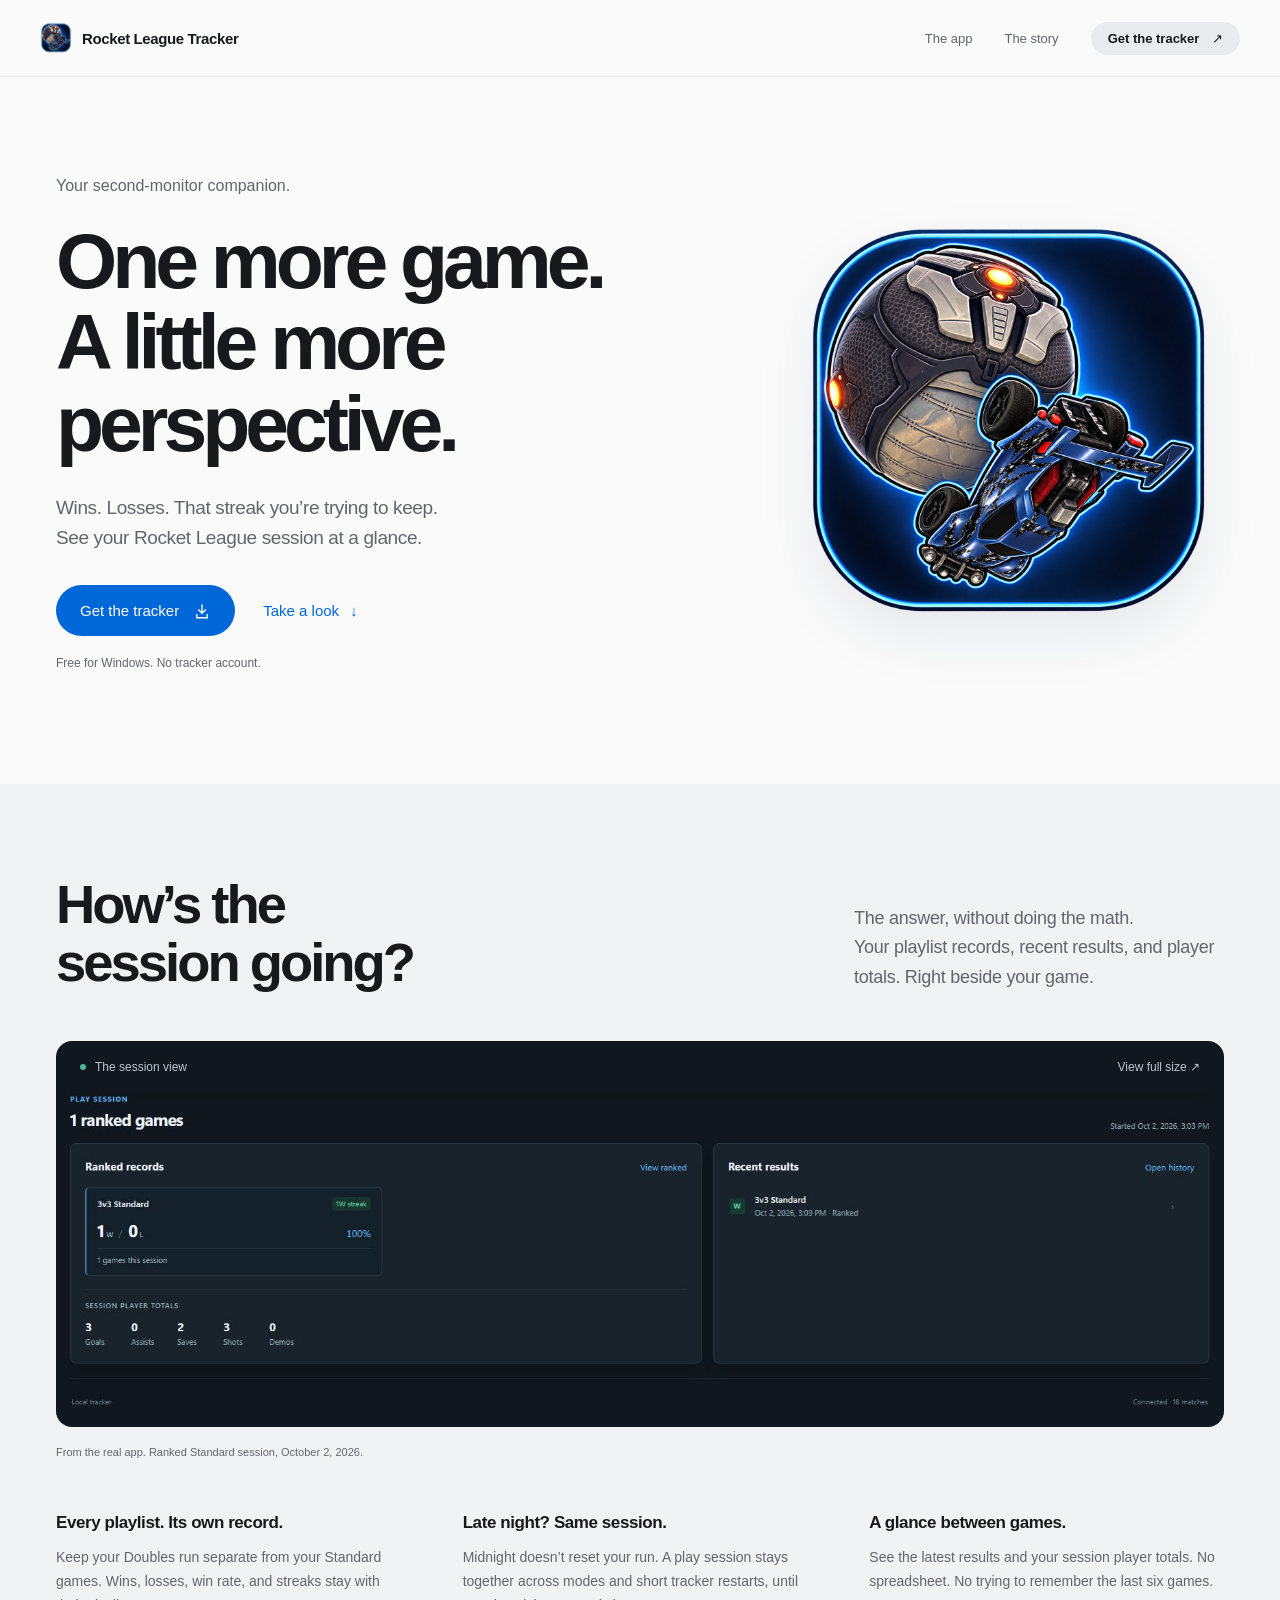
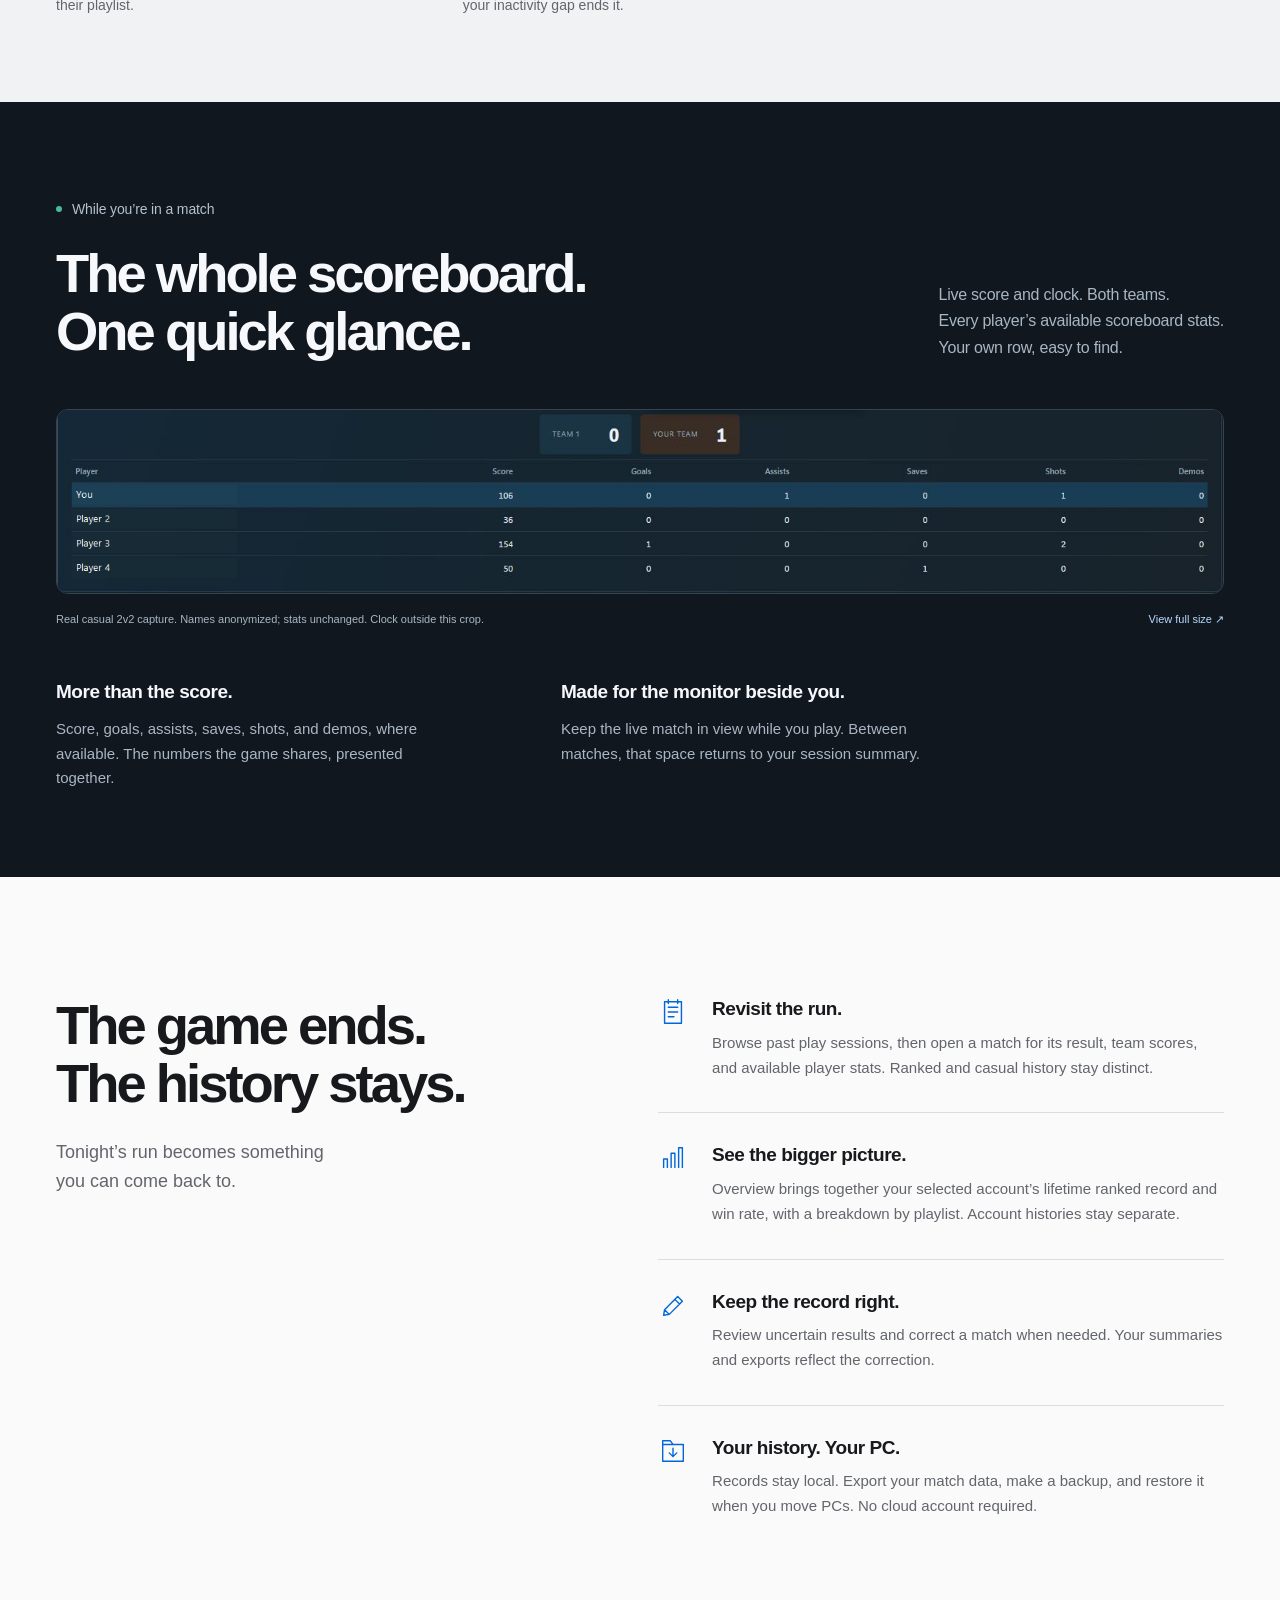
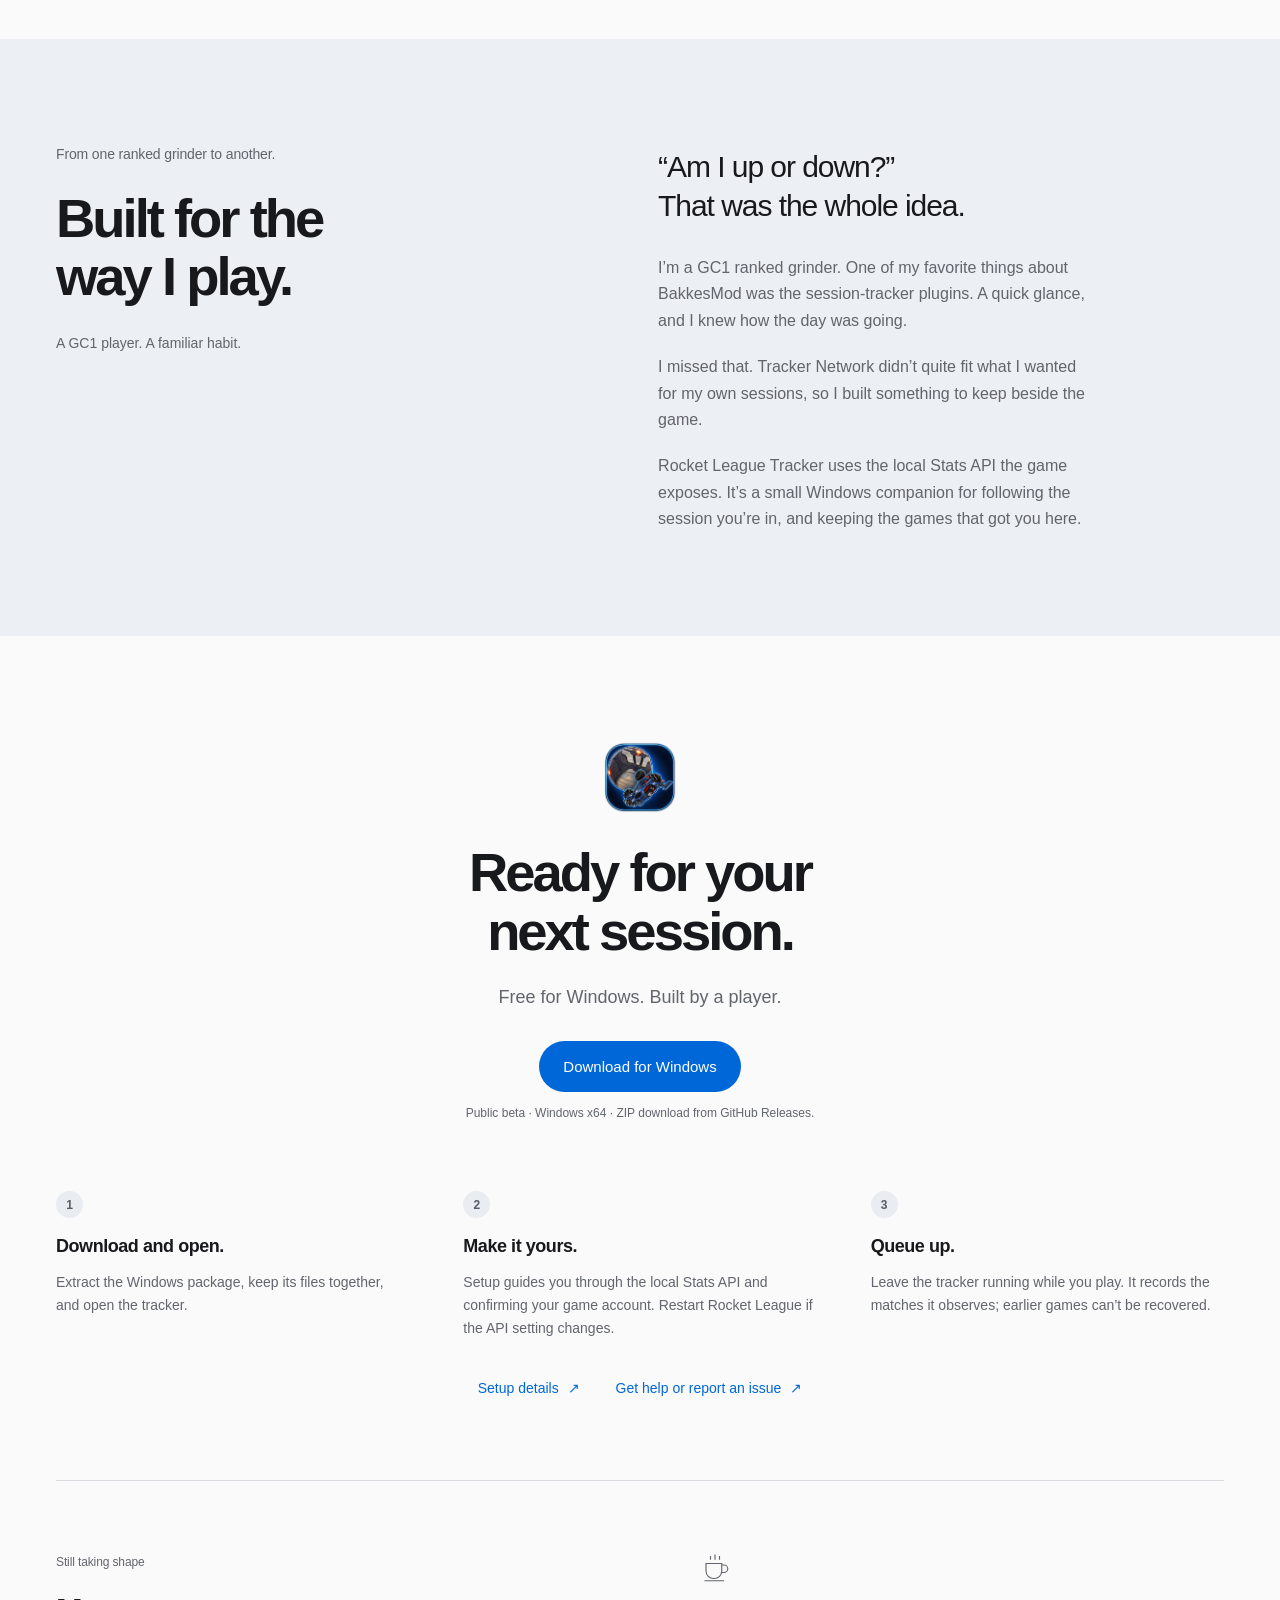
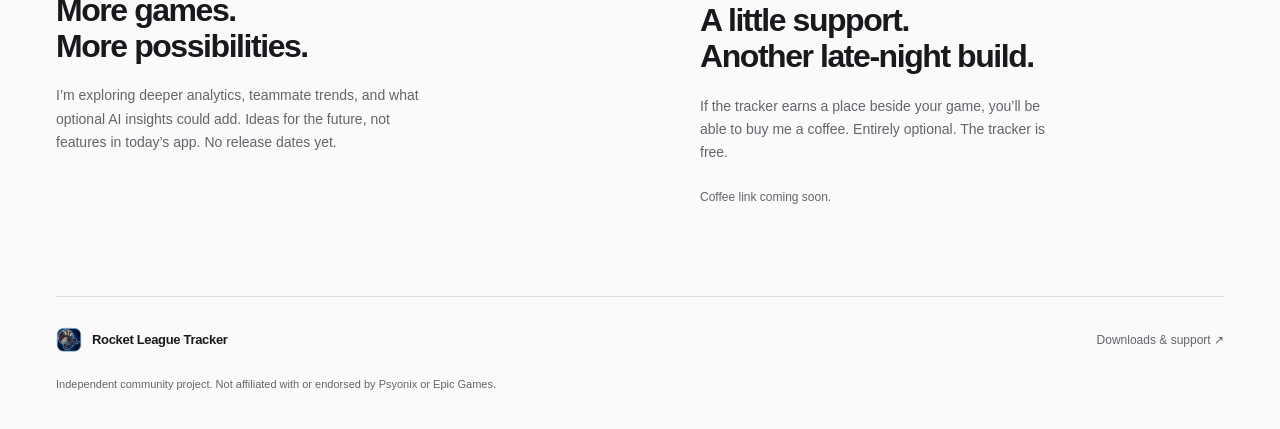
==== website/index.html @ 39fa48a6 "Publish Rocket League Tracker showcase and Windows beta download" ====
<!doctype html>
<html lang="en">
<head>
  <meta charset="utf-8">
  <meta name="viewport" content="width=device-width, initial-scale=1">
  <meta name="description" content="For the one-more-game kind of player. A free Windows companion for Rocket League: session records, live scoreboard stats, and a history that stays yours.">
  <meta name="theme-color" content="#fafafa">
  <title>Rocket League Tracker — One more game. A little more perspective.</title>
  <link rel="icon" href="assets/tracker.ico">
  <link rel="stylesheet" href="styles.css">
  <script src="config.js" defer></script>
  <script src="site.js" defer></script>
</head>
<body>
  <a class="skip" href="#main">Skip to content</a>
  <header class="navigation">
    <div class="nav-inner">
      <a class="brand" href="#" aria-label="Rocket League Tracker home"><img src="assets/tracker.png" width="32" height="32" alt=""><span>Rocket League Tracker</span></a>
      <nav aria-label="Main navigation"><a href="#features">The app</a><a href="#story">The story</a><a class="nav-download" href="#download">Get the tracker <span aria-hidden="true">↗</span></a></nav>
    </div>
  </header>
  <main id="main">
    <section class="hero wrap" aria-labelledby="hero-title">
      <div class="hero-copy">
        <p class="product-name">Your second-monitor companion.</p>
        <h1 id="hero-title">One more game.<br>A little more<br>perspective.</h1>
        <p class="intro">Wins. Losses. That streak you’re trying to keep.<br class="desktop-break"> See your Rocket League session at a glance.</p>
        <div class="hero-actions"><a class="button" href="#download">Get the tracker <svg viewBox="0 0 24 24" width="18" height="18" fill="none" stroke="currentColor" stroke-width="1.7" aria-hidden="true"><path d="M12 3v12m-5-5 5 5 5-5M5 16v5h14v-5"/></svg></a><a class="text-link" href="#features">Take a look <span aria-hidden="true">↓</span></a></div>
        <p class="platform">Free for Windows. No tracker account.</p>
      </div>
      <div class="hero-art"><img src="assets/tracker.png" width="1280" height="1280" fetchpriority="high" alt="Rocket League Tracker icon: a blue car flying toward a metallic ball."></div>
    </section>
    <section class="session-section" id="features" aria-labelledby="session-title">
      <div class="wrap">
        <div class="section-heading"><h2 id="session-title">How’s the<br>session going?</h2><p>The answer, without doing the math.<br>Your playlist records, recent results, and player totals. Right beside your game.</p></div>
        <figure class="product-capture session-capture">
          <div class="capture-topline"><span><span class="status-dot" aria-hidden="true"></span> The session view</span><a href="assets/session-real.png" target="_blank" rel="noopener" aria-label="Open real session capture at full size in a new tab">View full size <span aria-hidden="true">↗</span></a></div>
          <div class="capture-scroll" tabindex="0" role="region" aria-label="Real session screenshot. Scroll horizontally on small screens."><img src="assets/session-real.png" width="1585" height="460" alt="Actual Home session with one ranked Standard win, a one-win streak, player totals, and the recent match." loading="lazy"></div>
          <figcaption>From the real app. Ranked Standard session, October 2, 2026. <span class="swipe-hint">Swipe to explore the panel.</span></figcaption>
        </figure>
        <div class="feature-notes">
          <article><h3>Every playlist. Its own record.</h3><p>Keep your Doubles run separate from your Standard games. Wins, losses, win rate, and streaks stay with their playlist.</p></article>
          <article><h3>Late night? Same session.</h3><p>Midnight doesn’t reset your run. A play session stays together across modes and short tracker restarts, until your inactivity gap ends it.</p></article>
          <article><h3>A glance between games.</h3><p>See the latest results and your session player totals. No spreadsheet. No trying to remember the last six games.</p></article>
        </div>
      </div>
    </section>
    <section class="live-section" aria-labelledby="live-title">
      <div class="wrap">
        <div class="section-heading"><div><p class="section-kicker"><span class="status-dot" aria-hidden="true"></span> While you’re in a match</p><h2 id="live-title">The whole scoreboard.<br>One quick glance.</h2></div><p>Live score and clock. Both teams.<br>Every player’s available scoreboard stats.<br>Your own row, easy to find.</p></div>
        <figure class="product-capture live-capture">
          <div class="capture-scroll" tabindex="0" role="region" aria-label="Real live scoreboard screenshot. Scroll horizontally on small screens."><img src="assets/live-scoreboard.png" width="1585" height="250" alt="Actual casual Doubles live scoreboard: Team 1 trails your team 0–1. Four players with score, goals, assists, saves, shots, and demos. Your row is highlighted." loading="lazy"></div>
          <figcaption>Real casual 2v2 capture. Names anonymized; stats unchanged. Clock outside this crop. <a href="assets/live-scoreboard.png" target="_blank" rel="noopener" aria-label="Open real live scoreboard capture at full size in a new tab">View full size ↗</a><span class="swipe-hint">Swipe to see every stat.</span></figcaption>
        </figure>
        <div class="live-details"><div><h3>More than the score.</h3><p>Score, goals, assists, saves, shots, and demos, where available. The numbers the game shares, presented together.</p></div><div><h3>Made for the monitor beside you.</h3><p>Keep the live match in view while you play. Between matches, that space returns to your session summary.</p></div></div>
      </div>
    </section>
    <section class="history-section wrap" aria-labelledby="history-title">
      <div class="history-intro"><h2 id="history-title">The game ends.<br>The history stays.</h2><p>Tonight’s run becomes something you can come back to.</p></div>
      <div class="history-features">
        <article><svg viewBox="0 0 32 32" aria-hidden="true"><path d="M7 5h18v23H7zM11 11h10M11 16h10M11 21h6M11 3v4M21 3v4"/></svg><div><h3>Revisit the run.</h3><p>Browse past play sessions, then open a match for its result, team scores, and available player stats. Ranked and casual history stay distinct.</p></div></article>
        <article><svg viewBox="0 0 32 32" aria-hidden="true"><path d="M6 26V17h4v9M14 26V11h4v15M22 26V5h4v21"/></svg><div><h3>See the bigger picture.</h3><p>Overview brings together your selected account’s lifetime ranked record and win rate, with a breakdown by playlist. Account histories stay separate.</p></div></article>
        <article><svg viewBox="0 0 32 32" aria-hidden="true"><path d="m7 21-1 6 6-1L26 12l-5-5L7 21Zm11-11 5 5M7 21l5 5"/></svg><div><h3>Keep the record right.</h3><p>Review uncertain results and correct a match when needed. Your summaries and exports reflect the correction.</p></div></article>
        <article><svg viewBox="0 0 32 32" aria-hidden="true"><path d="M5 9h22v18H5zM5 9V5h8l3 4M16 13v9m-4-4 4 4 4-4"/></svg><div><h3>Your history. Your PC.</h3><p>Records stay local. Export your match data, make a backup, and restore it when you move PCs. No cloud account required.</p></div></article>
      </div>
    </section>
    <section class="story-section" id="story" aria-labelledby="story-title">
      <div class="story-inner wrap"><div><p class="section-kicker">From one ranked grinder to another.</p><h2 id="story-title">Built for the<br>way I play.</h2><p class="creator-signature">A GC1 player. A familiar habit.</p></div><div class="story-copy"><p class="story-lead">“Am I up or down?”<br>That was the whole idea.</p><p>I’m a GC1 ranked grinder. One of my favorite things about BakkesMod was the session-tracker plugins. A quick glance, and I knew how the day was going.</p><p>I missed that. Tracker Network didn’t quite fit what I wanted for my own sessions, so I built something to keep beside the game.</p><p>Rocket League Tracker uses the local Stats API the game exposes. It’s a small Windows companion for following the session you’re in, and keeping the games that got you here.</p></div></div>
    </section>
    <section class="setup-section wrap" id="download" aria-labelledby="setup-title">
      <div class="download-heading"><img src="assets/tracker.png" width="76" height="76" alt="" loading="lazy"><h2 id="setup-title">Ready for your<br>next session.</h2><p>Free for Windows. Built by a player.</p><a class="button" id="download-link" href="https://github.com/Garre-tt/RL-tracker-public/releases">Check release availability</a><p class="availability" id="download-status">See available builds on GitHub Releases.</p></div>
      <ol class="setup-steps"><li><h3>Download and open.</h3><p>Extract the Windows package, keep its files together, and open the tracker.</p></li><li><h3>Make it yours.</h3><p>Setup guides you through the local Stats API and confirming your game account. Restart Rocket League if the API setting changes.</p></li><li><h3>Queue up.</h3><p>Leave the tracker running while you play. It records the matches it observes; earlier games can’t be recovered.</p></li></ol>
      <div class="setup-links"><a href="https://github.com/Garre-tt/RL-tracker-public#desktop-app">Setup details <span aria-hidden="true">↗</span></a><a href="https://github.com/Garre-tt/RL-tracker-public/issues">Get help or report an issue <span aria-hidden="true">↗</span></a></div>
    </section>
    <section class="project-section wrap" aria-label="The project’s future and optional support">
      <article><p class="section-kicker">Still taking shape</p><h2>More games.<br>More possibilities.</h2><p>I’m exploring deeper analytics, teammate trends, and what optional AI insights could add. Ideas for the future, not features in today’s app. No release dates yet.</p></article>
      <article class="support"><svg class="coffee-icon" viewBox="0 0 40 40" fill="none" stroke="currentColor" stroke-width="1.5" aria-hidden="true"><path d="M8 14h21v10a10 10 0 0 1-10 10h-1A10 10 0 0 1 8 24V14Zm21 2h3a5 5 0 0 1 0 10h-3M6 37h26M14 9V4m6 5V2m6 7V4"/></svg><h2>A little support.<br>Another late-night build.</h2><p>If the tracker earns a place beside your game, you’ll be able to buy me a coffee. Entirely optional. The tracker is free.</p><p id="support-status">Coffee link coming soon.</p><a class="text-link" id="support-link" hidden>Buy me a coffee <span aria-hidden="true">↗</span></a></article>
    </section>
  </main>
  <footer class="wrap"><div class="footer-top"><a class="brand" href="#"><img src="assets/tracker.png" width="26" height="26" alt=""><span>Rocket League Tracker</span></a><a href="https://github.com/Garre-tt/RL-tracker-public">Downloads &amp; support <span aria-hidden="true">↗</span></a></div><p>Independent community project. Not affiliated with or endorsed by Psyonix or Epic Games.</p></footer>
</body>
</html>
---- website/styles.css ----
:root{
  color-scheme:light;
  --paper:#fafafa;
  --mist:#f0f2f4;
  --ink:#18191c;
  --secondary:#62656c;
  --blue:#0067d9;
  --line:#dadde1;
  --night:#10171f;
  font-family:-apple-system,BlinkMacSystemFont,"Segoe UI Variable Display","Segoe UI",sans-serif;
  font-synthesis:none
}
*{
  box-sizing:border-box
}
html{
  scroll-behavior:smooth;
  scroll-padding-top:88px
}
body{
  margin:0;
  background:var(--paper);
  color:var(--ink);
  -webkit-font-smoothing:antialiased
}
a{
  color:inherit;
  text-decoration:none
}
a:hover{
  text-decoration:underline;
  text-underline-offset:4px
}
a:focus-visible,[tabindex]:focus-visible{
  outline:3px solid var(--blue);
  outline-offset:6px
}
img{
  max-width:100%;
  height:auto
}
svg{
  flex-shrink:0
}
h1,h2,h3,p,figure{
  margin:0
}
h1,h2,h3{
  text-wrap:balance
}
p{
  line-height:1.65
}
h2{
  font-size:clamp(36px,4.25vw,60px);
  font-weight:600;
  letter-spacing:-.055em;
  line-height:1.07
}
h3{
  font-size:19px;
  font-weight:600;
  letter-spacing:-.025em;
  line-height:1.3
}
.wrap{
  width:min(1180px,calc(100% - 112px));
  margin-inline:auto
}
[hidden]{
  display:none!important
}
.skip{
  position:fixed;
  top:-80px;
  left:16px;
  z-index:10;
  background:white;
  padding:12px 20px
}
.skip:focus{
  top:12px
}
.navigation{
  position:sticky;
  top:0;
  z-index:5;
  background:rgba(250,250,250,.94);
  border-bottom:1px solid #18191c10;
  backdrop-filter:blur(16px)
}
.nav-inner{
  width:min(1280px,calc(100% - 80px));
  margin:auto;
  min-height:76px;
  display:flex;
  align-items:center;
  justify-content:space-between;
  gap:24px
}
.brand{
  display:inline-flex;
  align-items:center;
  gap:10px;
  font-size:15px;
  font-weight:600;
  letter-spacing:-.025em
}
.brand img{
  object-fit:contain
}
.navigation nav{
  display:flex;
  align-items:center;
  gap:32px;
  font-size:13px
}
.navigation nav>a:not(.nav-download){
  color:var(--secondary)
}
.nav-download{
  background:#e9ebee;
  border-radius:24px;
  padding:9px 17px;
  font-weight:600
}
.nav-download span{
  margin-left:9px
}
.hero{
  display:grid;
  grid-template-columns:1.5fr 1fr;
  align-items:center;
  gap:48px;
  padding-block:96px 110px
}
.product-name{
  font-size:16px;
  font-weight:500;
  margin-bottom:22px;
  color:var(--secondary)
}
h1{
  font-size:clamp(58px,6.15vw,88px);
  line-height:1.03;
  letter-spacing:-.064em;
  font-weight:600
}
.intro{
  margin-top:28px;
  color:var(--secondary);
  font-size:19px;
  line-height:1.6;
  letter-spacing:-.02em
}
.hero-actions{
  display:flex;
  align-items:center;
  gap:28px;
  margin-top:32px
}
.button{
  display:inline-flex;
  align-items:center;
  justify-content:center;
  gap:14px;
  background:var(--blue);
  color:white;
  font-size:15px;
  line-height:1.4;
  font-weight:500;
  padding:15px 24px;
  border-radius:28px;
  min-height:48px
}
.button:hover{
  background:#005abd;
  text-decoration:none
}
.text-link{
  font-size:15px;
  color:var(--blue);
  font-weight:500
}
.text-link span{
  margin-left:7px
}
.platform{
  font-size:12px;
  color:var(--secondary);
  margin-top:18px
}
.hero-art{
  position:relative;
  max-width:430px;
  justify-self:end
}
.hero-art img{
  display:block;
  width:100%;
  filter:drop-shadow(0 24px 26px #00264c14)
}
.section-heading{
  display:flex;
  align-items:end;
  justify-content:space-between;
  gap:64px;
  margin-bottom:48px
}
.section-heading>p{
  max-width:370px;
  color:var(--secondary);
  font-size:18px;
  letter-spacing:-.015em
}
.session-section{
  background:var(--mist);
  padding-block:92px 84px
}
.product-capture{
  margin:0
}
.capture-topline{
  display:flex;
  justify-content:space-between;
  align-items:center;
  gap:20px;
  font-size:12px;
  color:#b9c6d2;
  background:var(--night);
  padding:19px 24px;
  border-radius:16px 16px 0 0
}
.capture-topline>span{
  display:flex;
  gap:9px;
  align-items:center
}
.capture-topline a{
  color:#b9c6d2
}
.status-dot{
  display:inline-block;
  width:6px;
  height:6px;
  border-radius:50%;
  background:#49ba99;
  flex-shrink:0
}
.capture-scroll{
  overflow-x:auto;
  overscroll-behavior-x:contain;
  scrollbar-color:#60788e #17212b;
  scrollbar-width:thin;
  background:var(--night)
}
.capture-scroll img{
  display:block;
  width:100%;
  height:auto;
  max-width:none
}
.session-capture .capture-scroll{
  border-radius:0 0 16px 16px;
  padding:0 14px 4px
}
.product-capture figcaption{
  font-size:11px;
  color:var(--secondary);
  margin-top:16px;
  line-height:1.7
}
.swipe-hint{
  display:none
}
.feature-notes{
  display:grid;
  grid-template-columns:repeat(3,1fr);
  gap:52px;
  margin-top:50px
}
.feature-notes h3{
  font-size:17px;
  margin-bottom:12px
}
.feature-notes p{
  font-size:14px;
  color:var(--secondary);
  line-height:1.7
}
.live-section{
  background:var(--night);
  color:#f6f8fb;
  padding-block:96px 86px
}
.section-kicker{
  font-size:14px;
  font-weight:500;
  margin-bottom:24px;
  letter-spacing:-.01em
}
.live-section .section-kicker{
  display:flex;
  align-items:center;
  gap:10px;
  color:#b4c1ce
}
.live-section .section-heading>p{
  color:#a9b6c3;
  font-size:16px;
  max-width:320px
}
.live-capture .capture-scroll{
  border:1px solid #34434f;
  border-radius:12px
}
.live-capture figcaption{
  color:#a9b6c3
}
.live-capture figcaption a{
  float:right;
  color:#b6d9ff;
  margin-left:12px
}
.live-details{
  display:grid;
  grid-template-columns:1fr 1fr;
  gap:80px;
  margin-top:52px;
  max-width:930px
}
.live-details h3{
  font-size:19px;
  margin-bottom:12px
}
.live-details p{
  font-size:15px;
  color:#a9b6c3;
  max-width:44ch
}
.history-section{
  padding-block:120px;
  display:grid;
  grid-template-columns:1fr 1.15fr;
  gap:110px
}
.history-intro>p{
  color:var(--secondary);
  font-size:18px;
  margin-top:24px;
  max-width:28ch
}
.history-features{
  display:grid;
  gap:32px
}
.history-features article{
  display:flex;
  gap:24px
}
.history-features article+article{
  padding-top:30px;
  border-top:1px solid var(--line)
}
.history-features svg{
  width:30px;
  height:30px;
  fill:none;
  stroke:var(--blue);
  stroke-width:1.5;
  stroke-linecap:round;
  stroke-linejoin:round
}
.history-features h3{
  margin-bottom:9px
}
.history-features p{
  color:var(--secondary);
  font-size:15px
}
.story-section{
  background:#eceff3;
  padding-block:104px
}
.story-inner{
  display:grid;
  grid-template-columns:1fr 1.15fr;
  gap:110px
}
.story-section .section-kicker{
  color:var(--secondary)
}
.creator-signature{
  font-size:14px;
  color:var(--secondary);
  margin-top:26px
}
.story-copy{
  padding-top:4px
}
.story-copy .story-lead{
  font-size:30px;
  font-weight:500;
  letter-spacing:-.035em;
  line-height:1.3;
  color:var(--ink);
  margin-bottom:30px
}
.story-copy p{
  font-size:16px;
  color:var(--secondary);
  max-width:49ch
}
.story-copy p+p{
  margin-top:20px
}
.setup-section{
  padding-block:104px 84px
}
.download-heading{
  text-align:center
}
.download-heading>img{
  margin-bottom:24px
}
.download-heading>p:not(.availability){
  font-size:18px;
  color:var(--secondary);
  margin-top:22px
}
.download-heading .button{
  margin-top:28px
}
.availability{
  font-size:12px;
  color:var(--secondary);
  margin-top:12px
}
.setup-steps{
  list-style:none;
  counter-reset:setup;
  display:grid;
  grid-template-columns:repeat(3,1fr);
  gap:54px;
  padding:0;
  margin:68px 0 0
}
.setup-steps li{
  counter-increment:setup;
  position:relative;
  padding-top:44px
}
.setup-steps li::before{
  content:counter(setup);
  position:absolute;
  top:0;
  left:0;
  font-size:12px;
  font-weight:600;
  background:#e9ecf0;
  color:#555c65;
  width:27px;
  height:27px;
  border-radius:50%;
  display:grid;
  place-items:center
}
.setup-steps h3{
  font-size:18px;
  margin-bottom:12px
}
.setup-steps p{
  font-size:14px;
  color:var(--secondary)
}
.setup-links{
  display:flex;
  justify-content:center;
  gap:36px;
  margin-top:40px;
  color:var(--blue);
  font-size:14px
}
.setup-links span{
  margin-left:5px
}
.project-section{
  border-top:1px solid var(--line);
  padding-block:72px 88px;
  display:grid;
  grid-template-columns:1fr 1fr;
  gap:120px
}
.project-section h2{
  font-size:32px;
  letter-spacing:-.045em;
  line-height:1.12;
  margin-bottom:20px
}
.project-section .section-kicker{
  font-size:12px;
  color:var(--secondary);
  margin-bottom:20px
}
.project-section article>p:not(.section-kicker){
  font-size:14px;
  color:var(--secondary);
  max-width:47ch
}
.coffee-icon{
  width:30px;
  height:30px;
  margin-bottom:16px;
  color:#62656c
}
.support #support-status{
  margin-top:24px;
  font-size:12px
}
.support #support-link{
  display:inline-block;
  margin-top:16px
}
footer{
  border-top:1px solid var(--line);
  padding-block:30px 36px
}
.footer-top{
  display:flex;
  align-items:center;
  justify-content:space-between;
  gap:24px
}
.footer-top>.brand{
  font-size:13px
}
.footer-top>a:last-child{
  font-size:12px;
  color:var(--secondary)
}
footer>p{
  font-size:11px;
  color:var(--secondary);
  margin-top:22px
}
@media(min-width:1500px){
  .hero{
    padding-block:112px 128px
  }
  .hero-art{
    max-width:445px
  }
}
@media(max-width:1000px){
  .wrap{
    width:calc(100% - 64px)
  }
  .nav-inner{
    width:calc(100% - 48px)
  }
  .hero{
    gap:24px;
    padding-block:76px 88px
  }
  h1{
    font-size:clamp(46px,6.15vw,64px)
  }
  .hero-art{
    max-width:330px
  }
  .intro{
    font-size:17px
  }
  .history-section,.story-inner{
    gap:60px;
    grid-template-columns:1fr 1.15fr
  }
  .feature-notes{
    gap:30px
  }
  .section-heading{
    gap:32px
  }
  .section-heading>p{
    max-width:300px;
    font-size:16px
  }
  .project-section{
    gap:70px
  }
  .live-details{
    gap:50px
  }
}
@media(max-width:720px){
  html{
    scroll-padding-top:76px
  }
  .wrap{
    width:calc(100% - 40px)
  }
  .nav-inner{
    width:calc(100% - 32px);
    min-height:64px;
    gap:12px
  }
  .brand{
    font-size:13px;
    gap:7px
  }
  .brand img{
    width:27px;
    height:27px
  }
  .navigation nav{
    gap:0
  }
  .navigation nav>a:not(.nav-download){
    display:none
  }
  .nav-download{
    font-size:11px;
    padding:9px 12px
  }
  .nav-download span{
    display:none
  }
  .hero{
    padding-block:44px 54px;
    grid-template-columns:1fr;
    gap:30px
  }
  .hero-copy{
    order:2
  }
  .hero-art{
    width:140px;
    justify-self:start
  }
  .product-name{
    font-size:13px;
    margin-bottom:17px
  }
  h1{
    font-size:clamp(44px,9.5vw,65px);
    letter-spacing:-.058em;
    line-height:1.05
  }
  .intro{
    font-size:16px;
    max-width:36ch;
    margin-top:22px
  }
  .desktop-break{
    display:none
  }
  .hero-actions{
    margin-top:26px;
    gap:24px
  }
  .hero-actions .button{
    font-size:14px;
    padding:14px 21px
  }
  .hero-actions .text-link{
    font-size:14px
  }
  .platform{
    font-size:11px;
    margin-top:16px
  }
  h2{
    font-size:38px
  }
  .section-heading{
    display:block;
    margin-bottom:30px
  }
  .section-heading>p{
    max-width:36ch;
    margin-top:22px;
    font-size:16px
  }
  .session-section{
    padding-block:56px 52px
  }
  .capture-topline{
    padding:15px 16px;
    font-size:11px;
    border-radius:11px 11px 0 0
  }
  .session-capture .capture-scroll{
    padding-inline:10px;
    border-radius:0 0 11px 11px
  }
  .session-capture .capture-scroll img{
    width:820px
  }
  .product-capture figcaption{
    font-size:11px;
    margin-top:12px
  }
  .swipe-hint{
    display:block;
    margin-top:3px
  }
  .feature-notes{
    grid-template-columns:1fr;
    gap:25px;
    margin-top:32px
  }
  .feature-notes h3{
    font-size:17px;
    margin-bottom:7px
  }
  .feature-notes p{
    max-width:54ch
  }
  .live-section{
    padding-block:56px
  }
  .section-kicker{
    font-size:12px;
    margin-bottom:20px
  }
  .live-section .section-heading>p{
    font-size:15px;
    max-width:36ch
  }
  .live-capture .capture-scroll img{
    width:900px
  }
  .live-capture figcaption a{
    float:none;
    display:block;
    margin:6px 0
  }
  .live-details{
    grid-template-columns:1fr;
    gap:26px;
    margin-top:34px
  }
  .live-details h3{
    font-size:18px;
    margin-bottom:8px
  }
  .live-details p{
    font-size:14px;
    max-width:52ch
  }
  .history-section{
    padding-block:60px;
    grid-template-columns:1fr;
    gap:40px
  }
  .history-intro>p{
    font-size:16px;
    max-width:35ch;
    margin-top:20px
  }
  .history-features{
    gap:24px
  }
  .history-features article{
    gap:17px
  }
  .history-features article+article{
    padding-top:24px
  }
  .history-features h3{
    font-size:18px
  }
  .history-features p{
    font-size:14px
  }
  .history-features svg{
    width:26px;
    height:26px
  }
  .story-section{
    padding-block:56px
  }
  .story-inner{
    grid-template-columns:1fr;
    gap:34px
  }
  .creator-signature{
    margin-top:20px;
    font-size:12px
  }
  .story-copy .story-lead{
    font-size:27px;
    margin-bottom:22px
  }
  .story-copy p{
    font-size:15px
  }
  .setup-section{
    padding-block:60px 48px
  }
  .download-heading>img{
    width:64px;
    height:64px;
    margin-bottom:22px
  }
  .download-heading>p:not(.availability){
    font-size:16px;
    margin-top:20px
  }
  .setup-steps{
    grid-template-columns:1fr;
    gap:26px;
    margin-top:44px
  }
  .setup-steps li{
    padding:0 0 0 43px
  }
  .setup-steps h3{
    font-size:17px;
    margin-bottom:7px
  }
  .setup-links{
    flex-direction:column;
    align-items:center;
    gap:18px;
    margin-top:32px;
    font-size:13px
  }
  .project-section{
    padding-block:42px 48px;
    grid-template-columns:1fr;
    gap:42px
  }
  .project-section h2{
    font-size:30px
  }
  .project-section article>p:not(.section-kicker){
    max-width:55ch
  }
  .project-section article+article{
    border-top:1px solid var(--line);
    padding-top:38px
  }
  .footer-top{
    align-items:start;
    flex-direction:column;
    gap:18px
  }
  footer{
    padding-block:24px 28px
  }
  footer>p{
    font-size:10px;
    margin-top:20px;
    max-width:52ch
  }
}
@media(prefers-reduced-motion:reduce){
  html{
    scroll-behavior:auto
  }
}
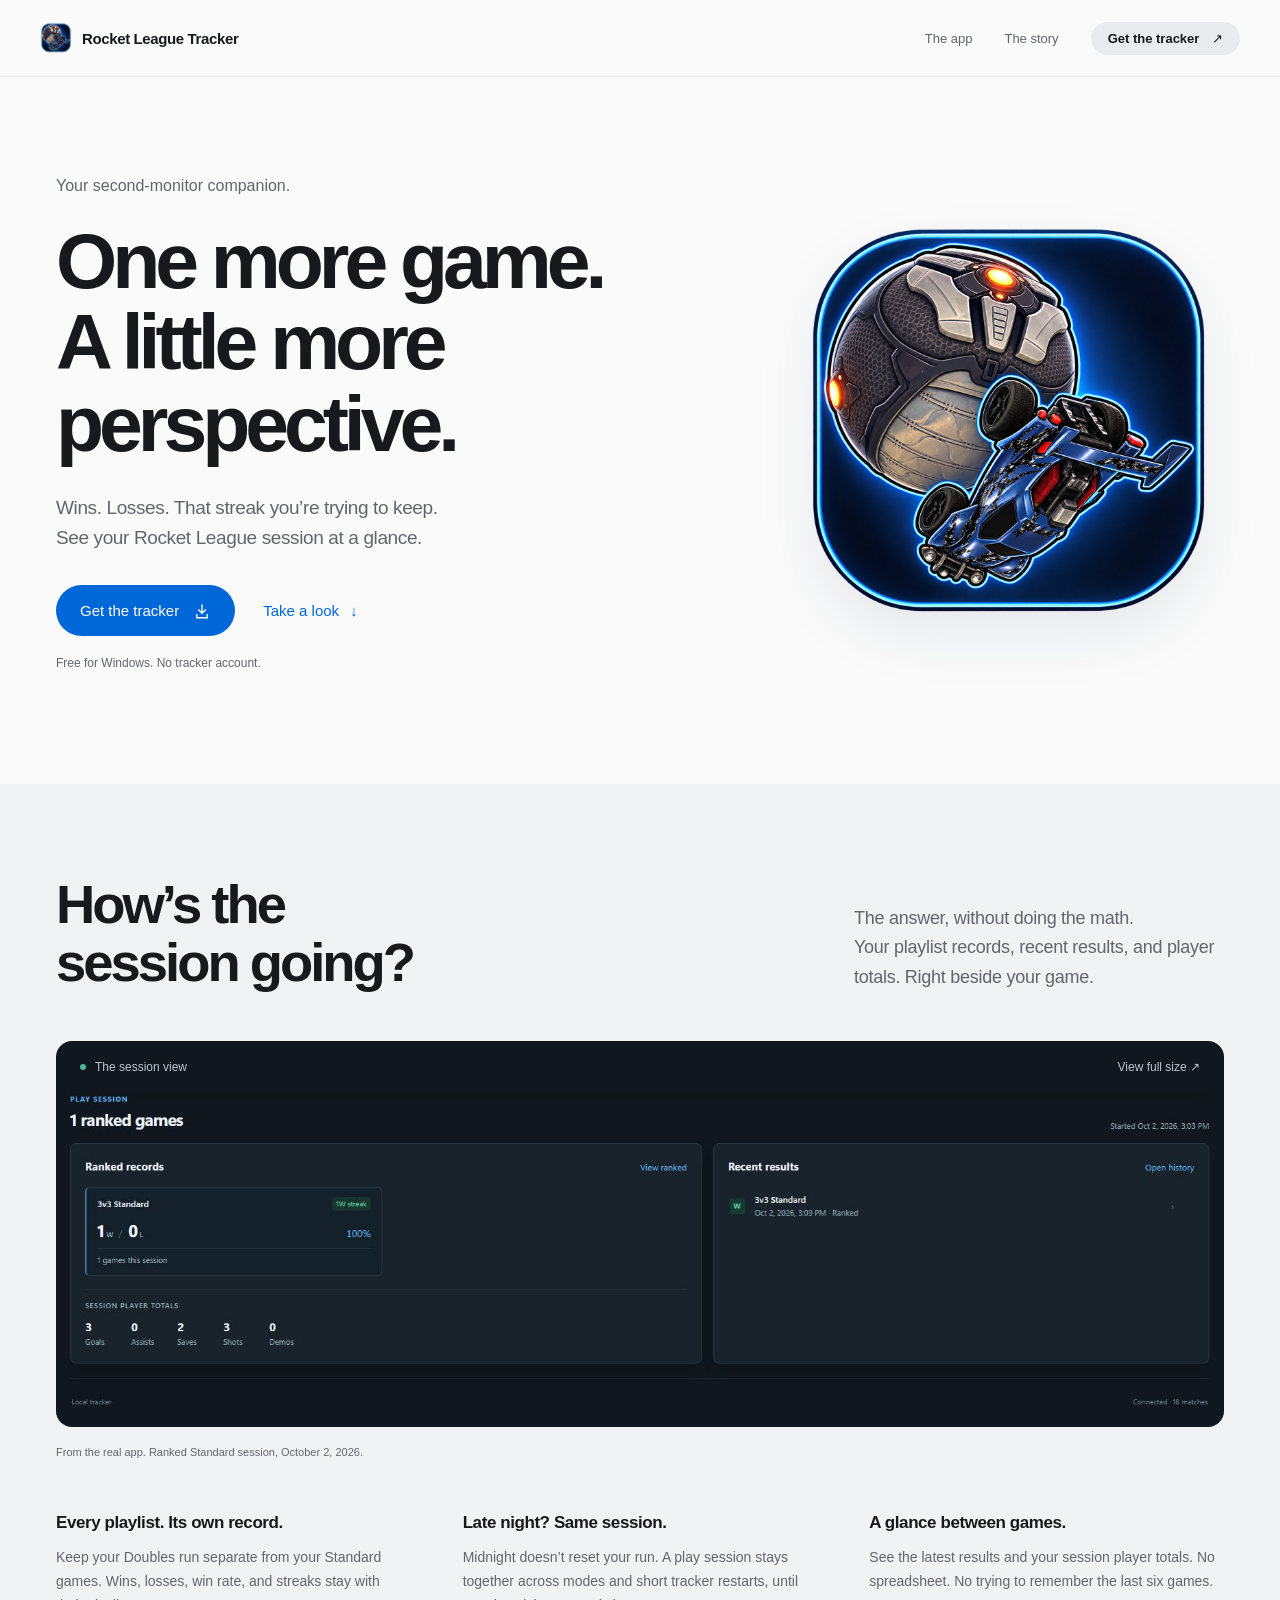
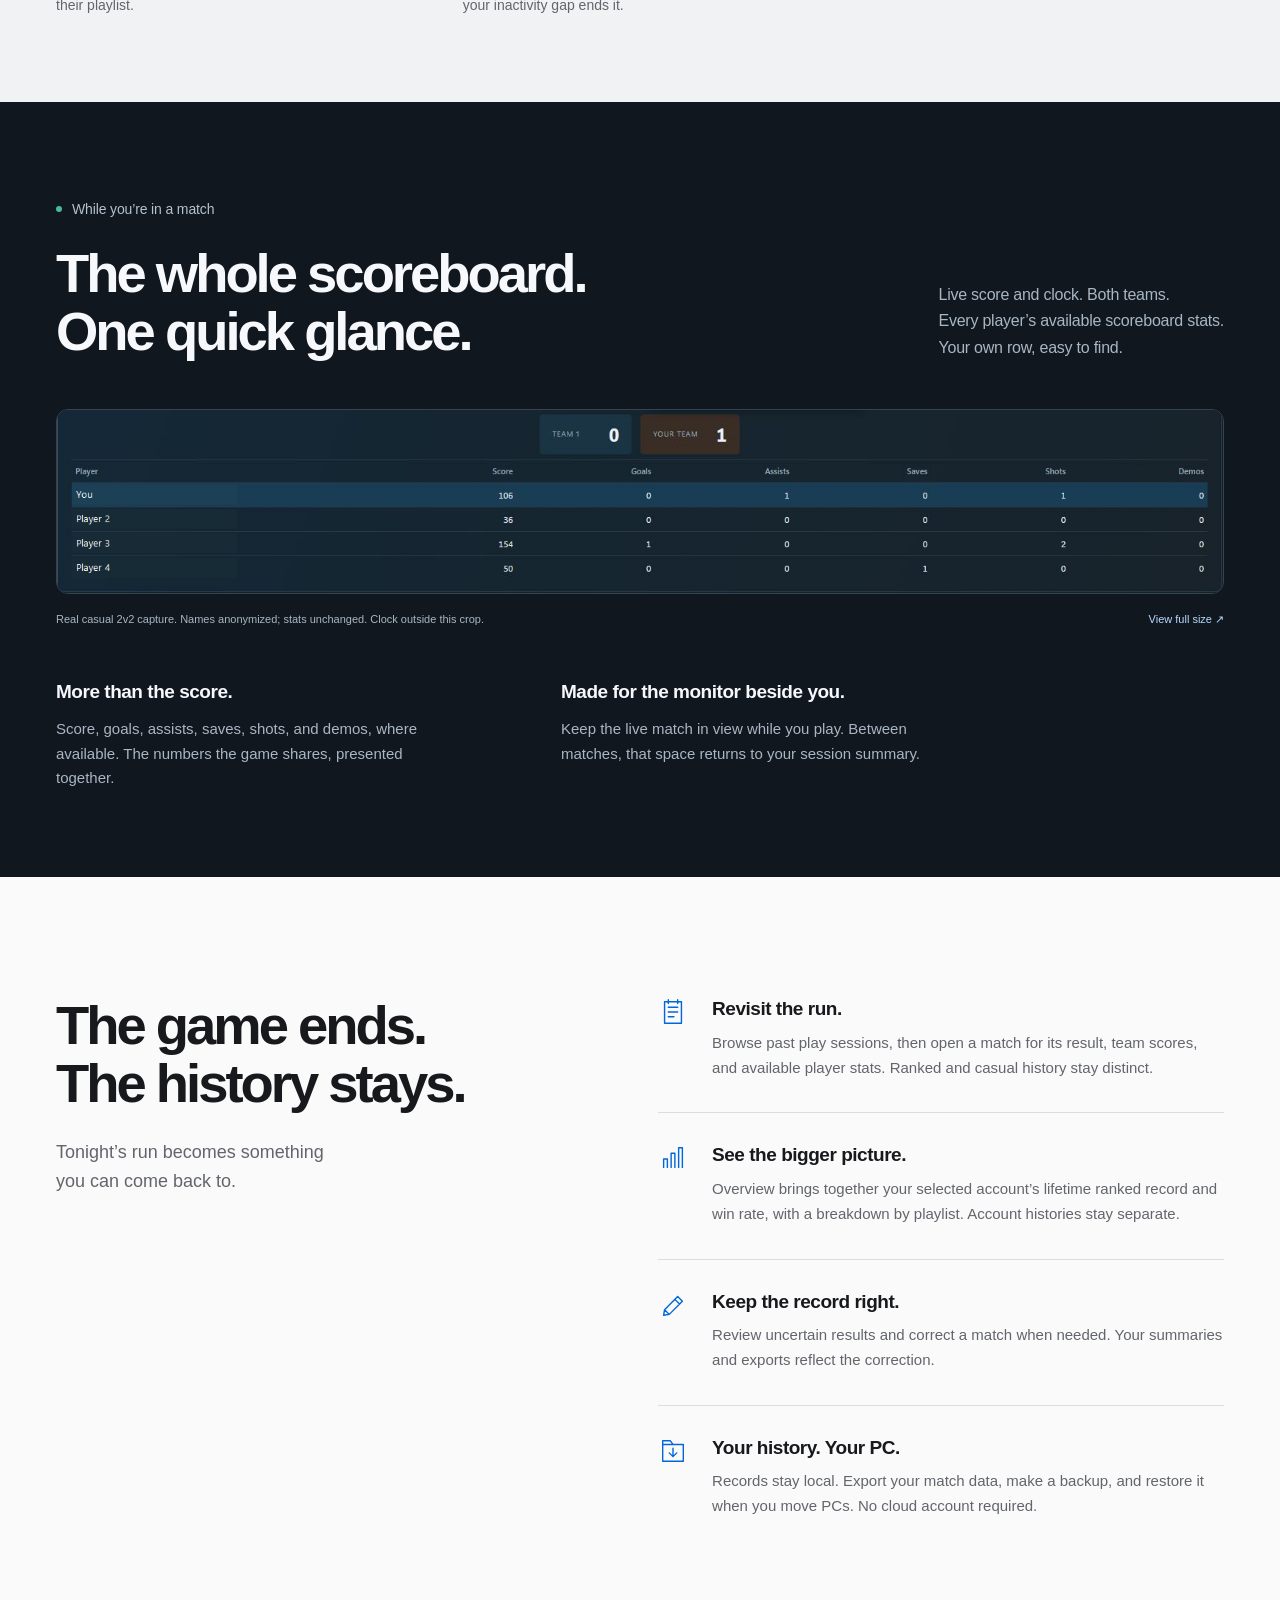
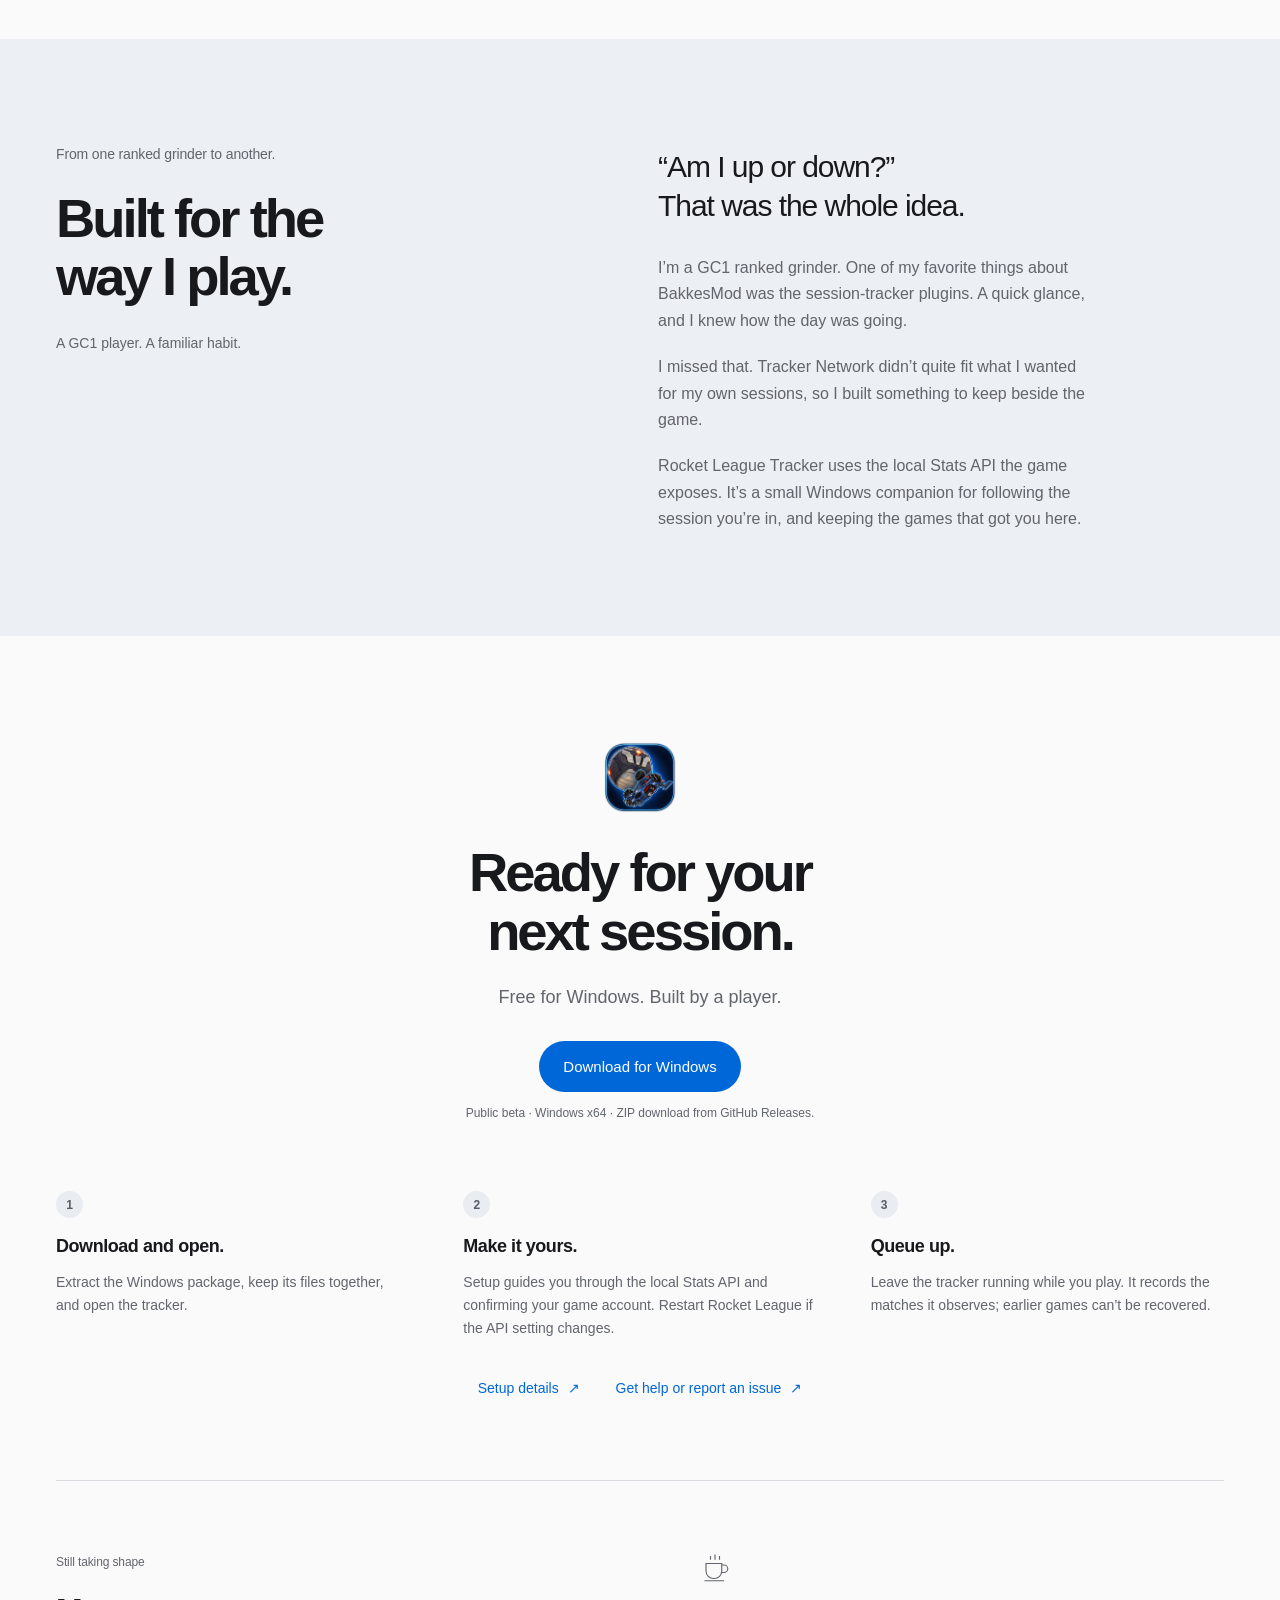
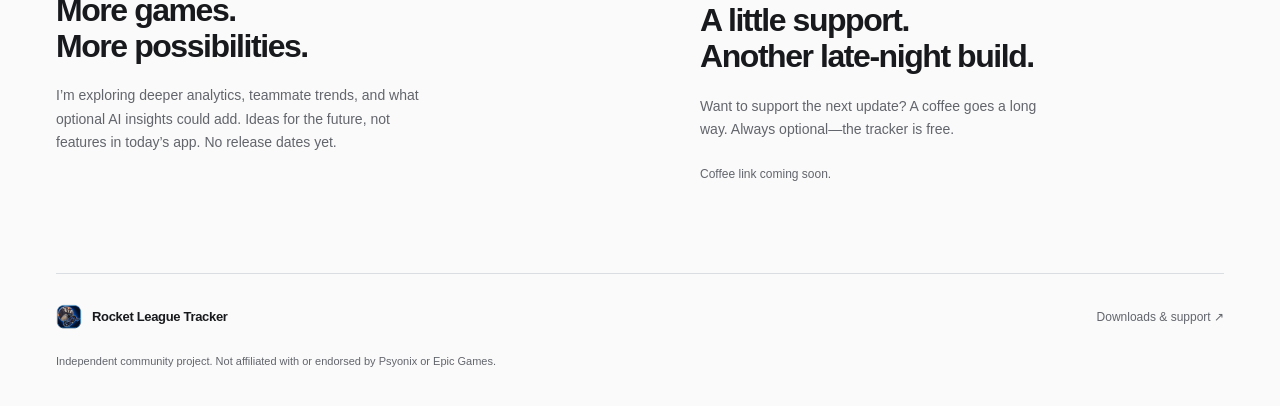
==== commit 6e4d34b1: "Simplify optional coffee support copy" ====
--- a/website/index.html
+++ b/website/index.html
@@ -74,7 +74,7 @@
     </section>
     <section class="project-section wrap" aria-label="The project’s future and optional support">
       <article><p class="section-kicker">Still taking shape</p><h2>More games.<br>More possibilities.</h2><p>I’m exploring deeper analytics, teammate trends, and what optional AI insights could add. Ideas for the future, not features in today’s app. No release dates yet.</p></article>
-      <article class="support"><svg class="coffee-icon" viewBox="0 0 40 40" fill="none" stroke="currentColor" stroke-width="1.5" aria-hidden="true"><path d="M8 14h21v10a10 10 0 0 1-10 10h-1A10 10 0 0 1 8 24V14Zm21 2h3a5 5 0 0 1 0 10h-3M6 37h26M14 9V4m6 5V2m6 7V4"/></svg><h2>A little support.<br>Another late-night build.</h2><p>If the tracker earns a place beside your game, you’ll be able to buy me a coffee. Entirely optional. The tracker is free.</p><p id="support-status">Coffee link coming soon.</p><a class="text-link" id="support-link" hidden>Buy me a coffee <span aria-hidden="true">↗</span></a></article>
+      <article class="support"><svg class="coffee-icon" viewBox="0 0 40 40" fill="none" stroke="currentColor" stroke-width="1.5" aria-hidden="true"><path d="M8 14h21v10a10 10 0 0 1-10 10h-1A10 10 0 0 1 8 24V14Zm21 2h3a5 5 0 0 1 0 10h-3M6 37h26M14 9V4m6 5V2m6 7V4"/></svg><h2>A little support.<br>Another late-night build.</h2><p>Want to support the next update? A coffee goes a long way. Always optional—the tracker is free.</p><p id="support-status">Coffee link coming soon.</p><a class="text-link" id="support-link" hidden>Buy me a coffee <span aria-hidden="true">↗</span></a></article>
     </section>
   </main>
   <footer class="wrap"><div class="footer-top"><a class="brand" href="#"><img src="assets/tracker.png" width="26" height="26" alt=""><span>Rocket League Tracker</span></a><a href="https://github.com/Garre-tt/RL-tracker-public">Downloads &amp; support <span aria-hidden="true">↗</span></a></div><p>Independent community project. Not affiliated with or endorsed by Psyonix or Epic Games.</p></footer>
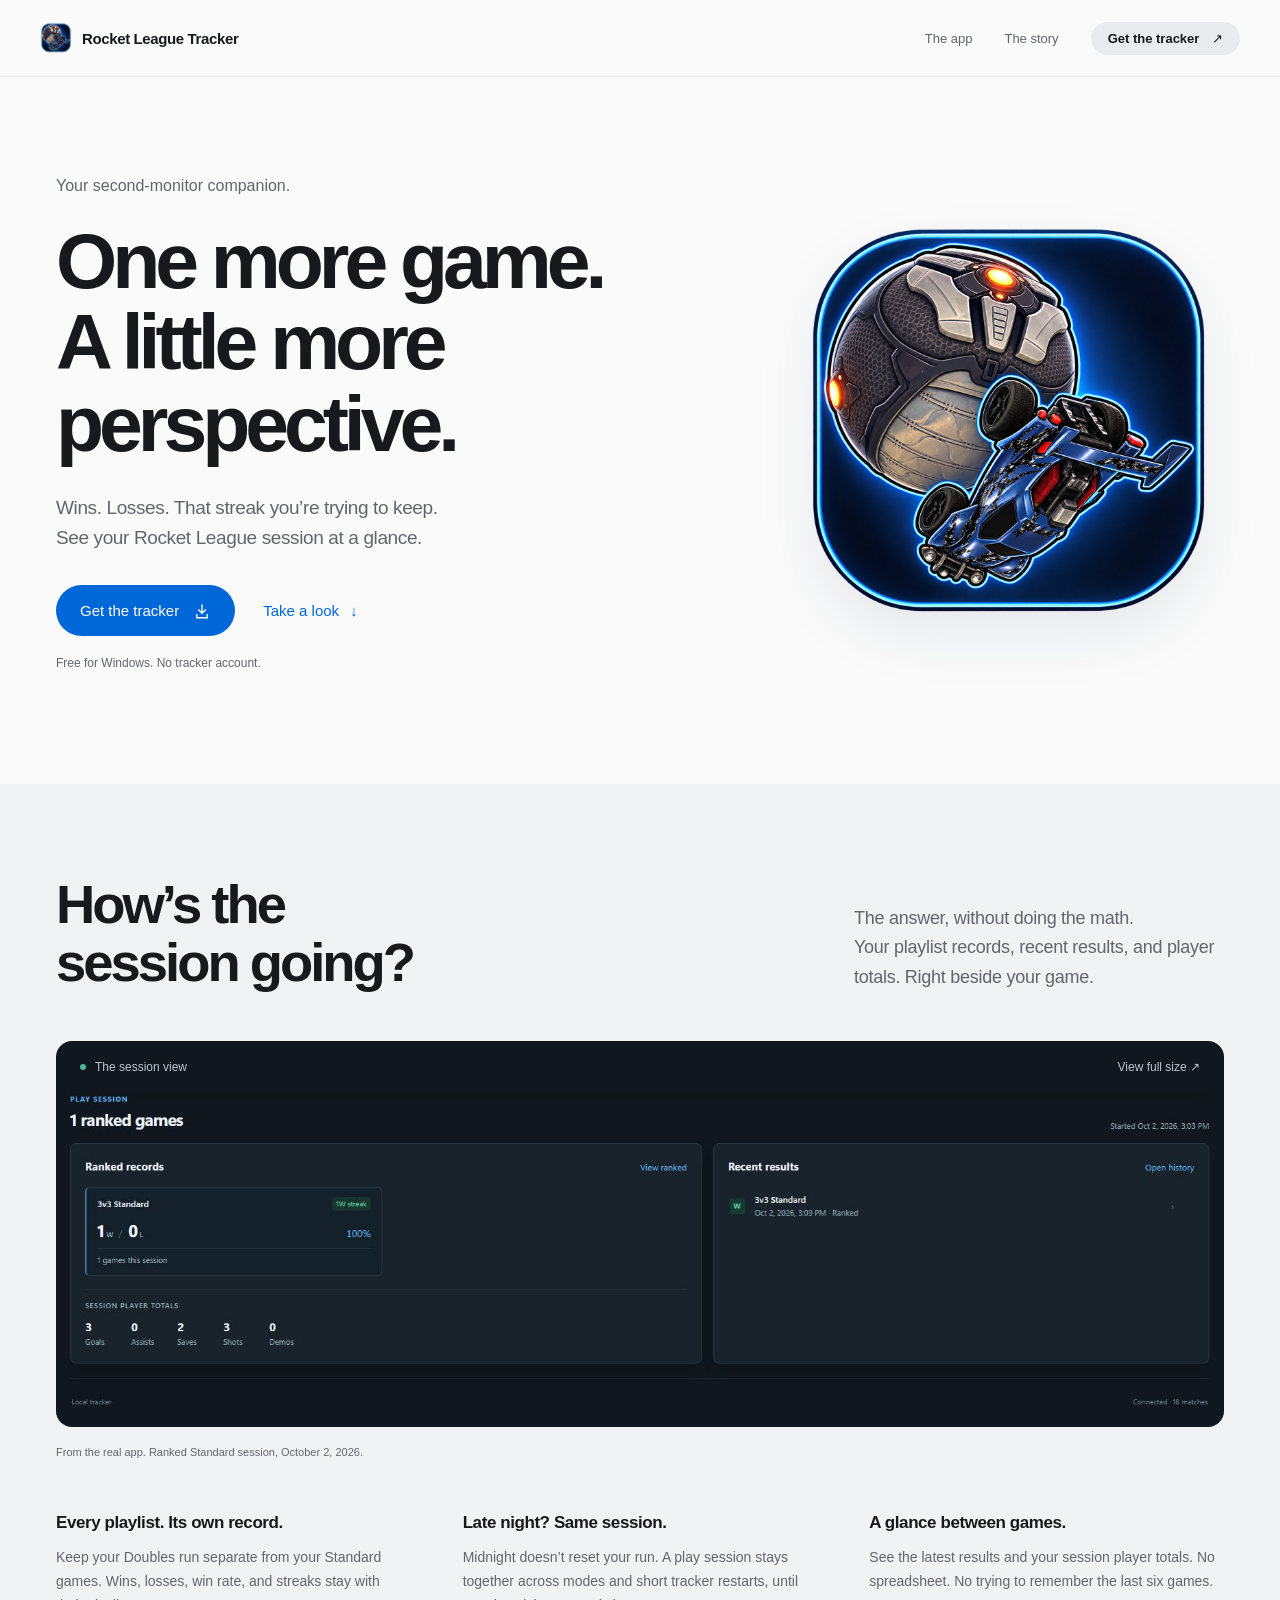
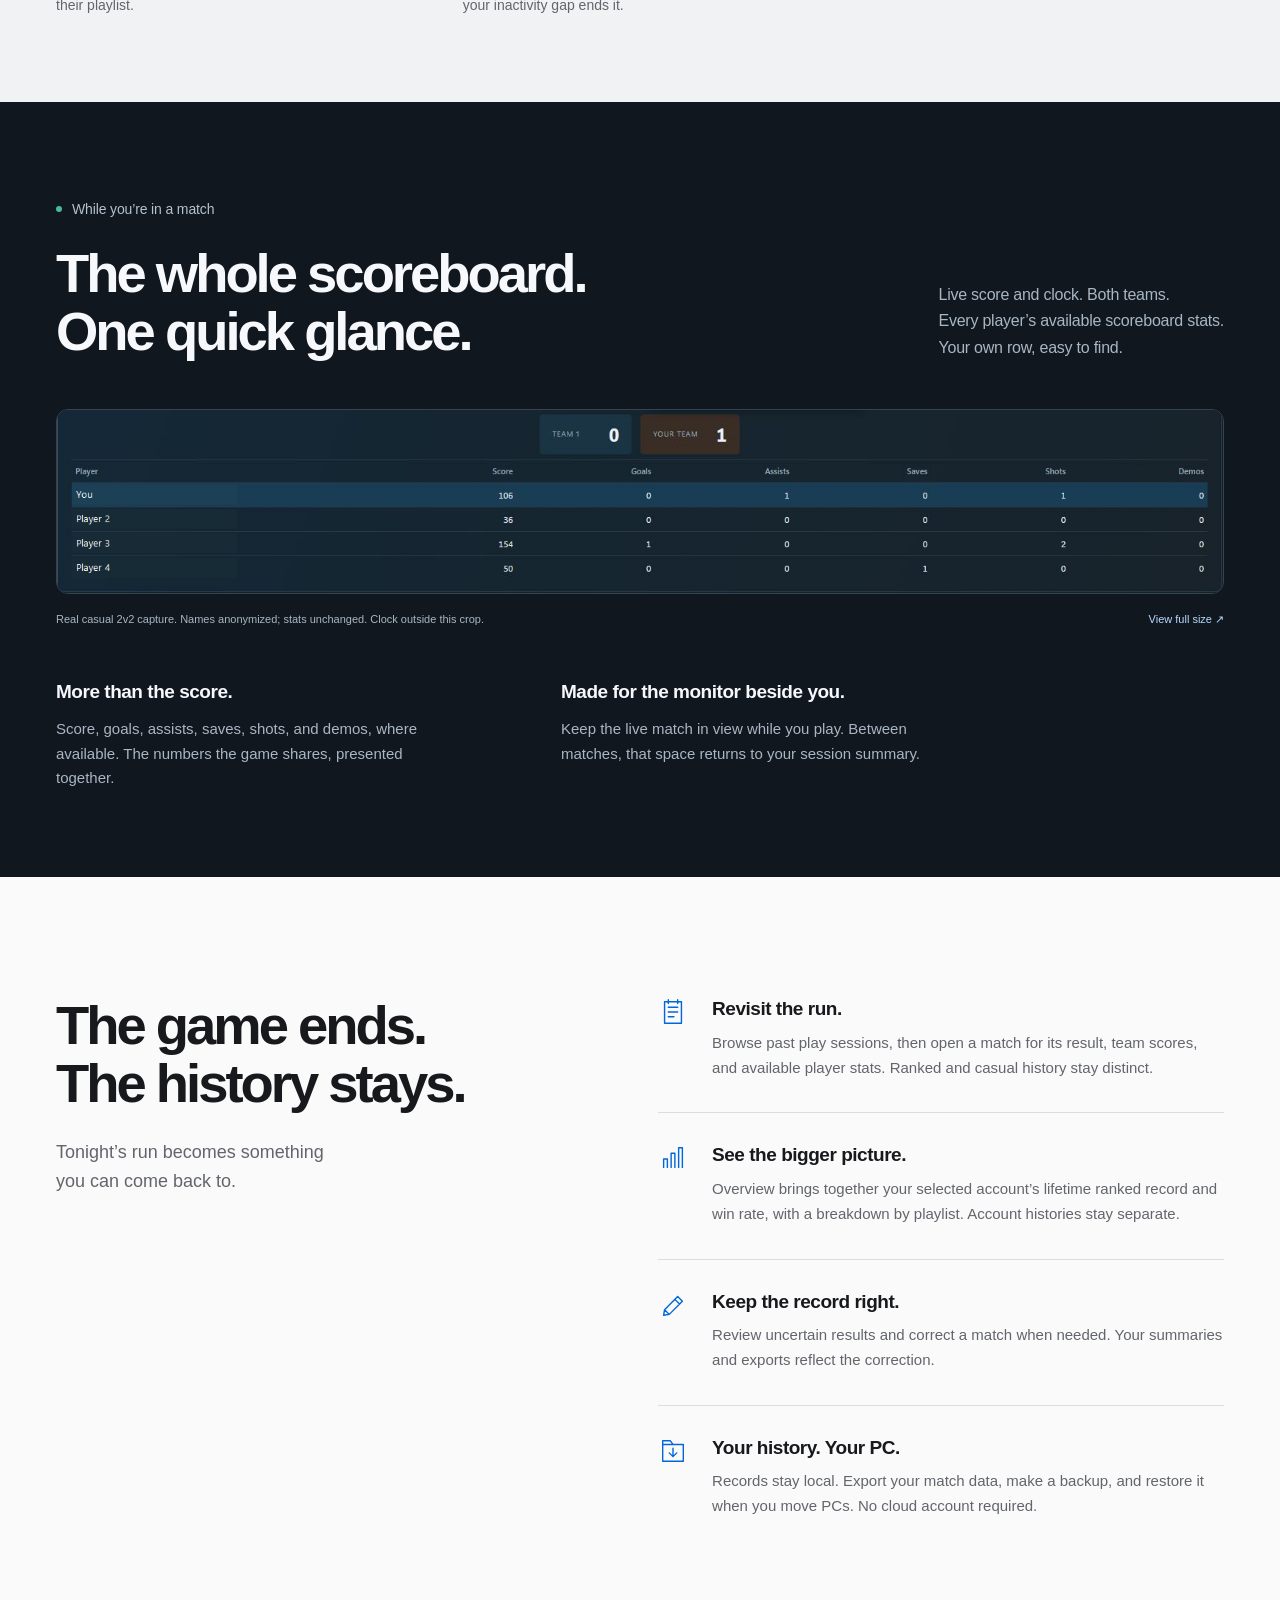
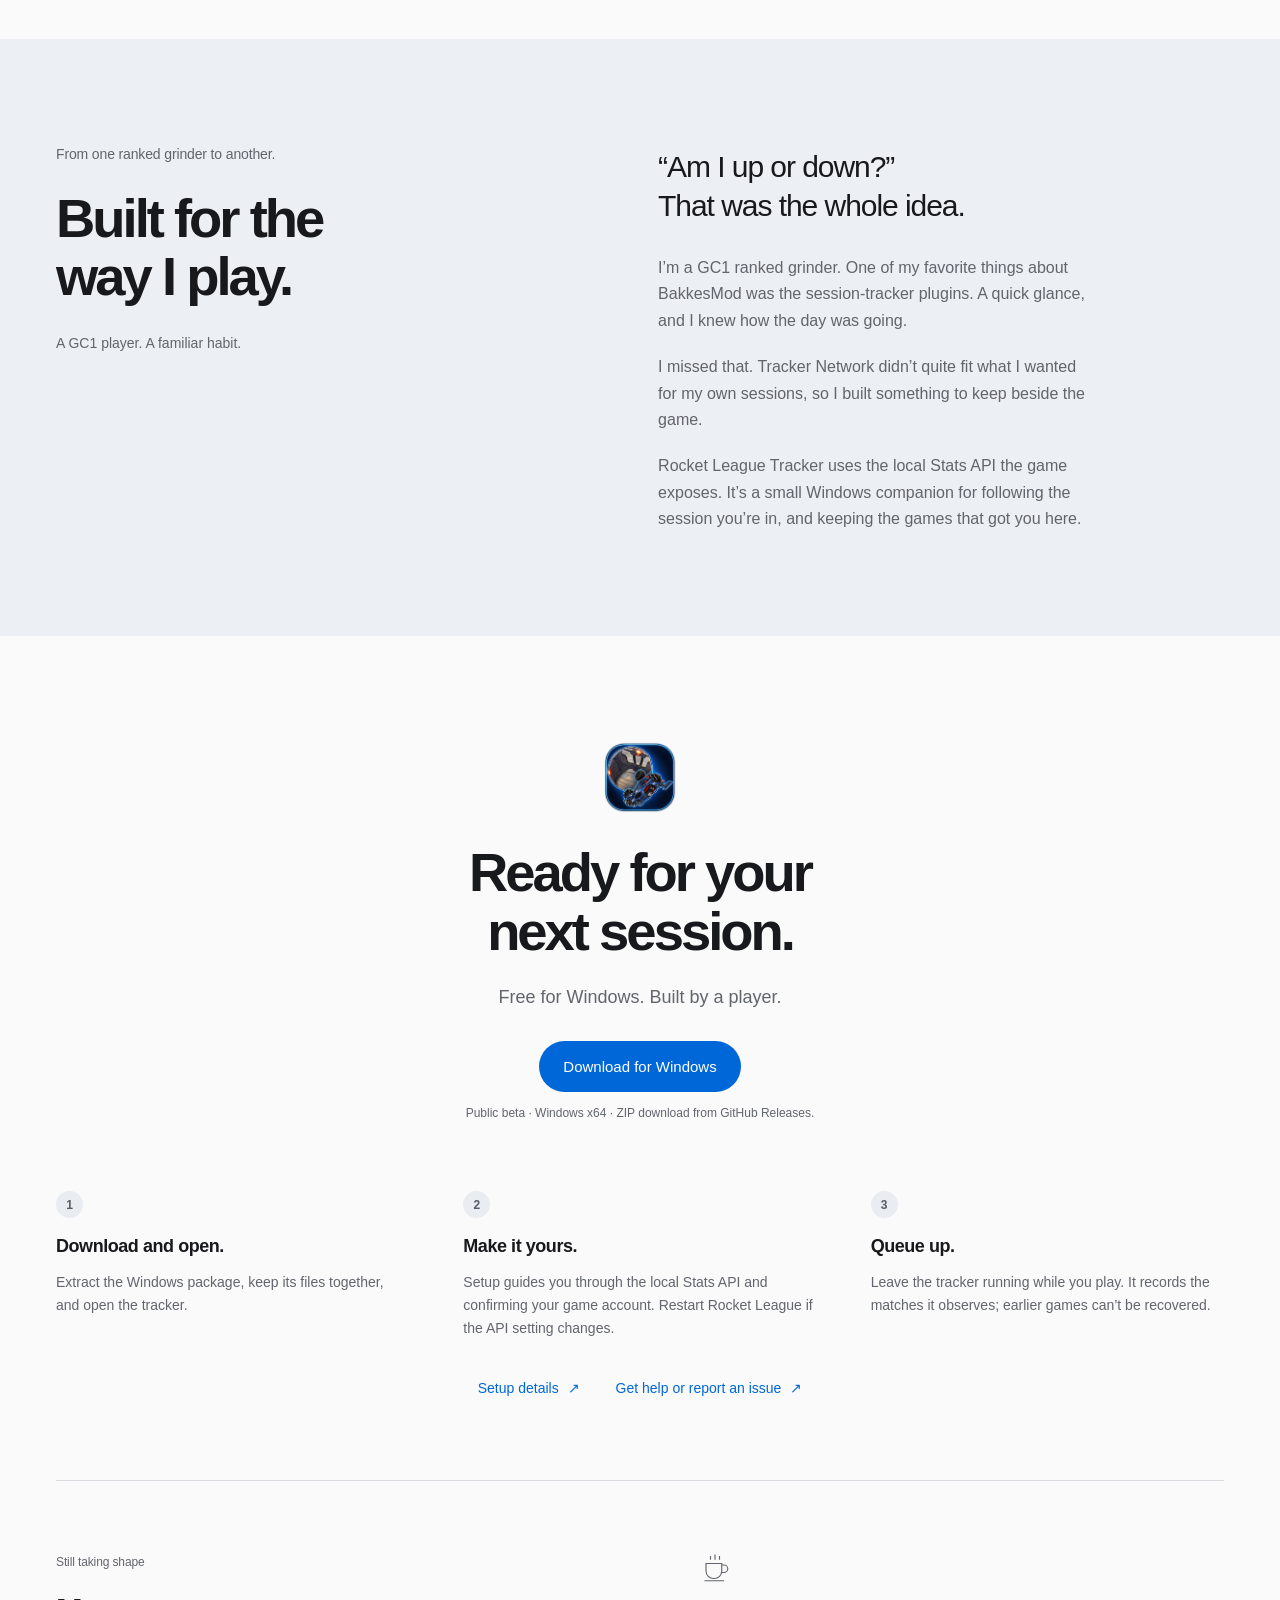
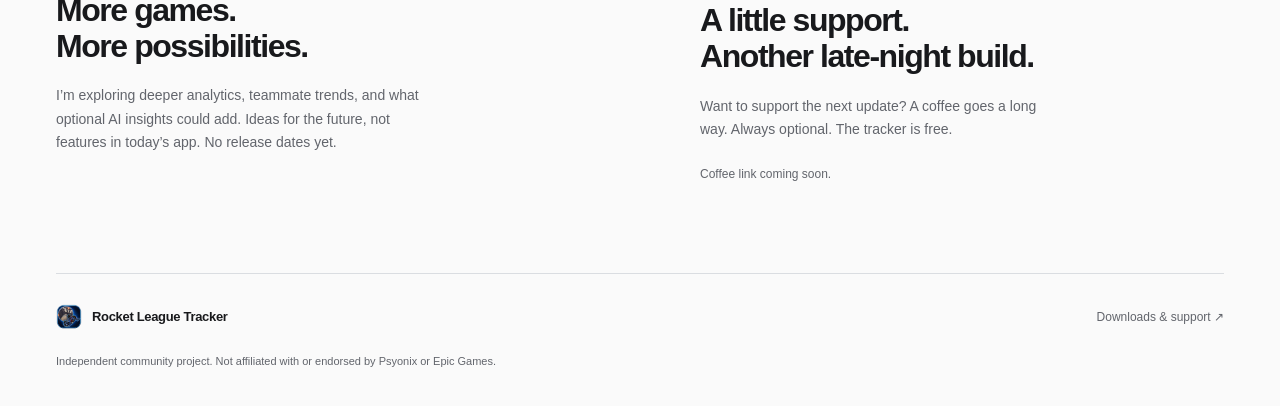
==== commit 7e5d2a40: "Remove em dashes from website copy" ====
--- a/website/index.html
+++ b/website/index.html
@@ -5,7 +5,7 @@
   <meta name="viewport" content="width=device-width, initial-scale=1">
   <meta name="description" content="For the one-more-game kind of player. A free Windows companion for Rocket League: session records, live scoreboard stats, and a history that stays yours.">
   <meta name="theme-color" content="#fafafa">
-  <title>Rocket League Tracker — One more game. A little more perspective.</title>
+  <title>Rocket League Tracker | One more game. A little more perspective.</title>
   <link rel="icon" href="assets/tracker.ico">
   <link rel="stylesheet" href="styles.css">
   <script src="config.js" defer></script>
@@ -74,7 +74,7 @@
     </section>
     <section class="project-section wrap" aria-label="The project’s future and optional support">
       <article><p class="section-kicker">Still taking shape</p><h2>More games.<br>More possibilities.</h2><p>I’m exploring deeper analytics, teammate trends, and what optional AI insights could add. Ideas for the future, not features in today’s app. No release dates yet.</p></article>
-      <article class="support"><svg class="coffee-icon" viewBox="0 0 40 40" fill="none" stroke="currentColor" stroke-width="1.5" aria-hidden="true"><path d="M8 14h21v10a10 10 0 0 1-10 10h-1A10 10 0 0 1 8 24V14Zm21 2h3a5 5 0 0 1 0 10h-3M6 37h26M14 9V4m6 5V2m6 7V4"/></svg><h2>A little support.<br>Another late-night build.</h2><p>Want to support the next update? A coffee goes a long way. Always optional—the tracker is free.</p><p id="support-status">Coffee link coming soon.</p><a class="text-link" id="support-link" hidden>Buy me a coffee <span aria-hidden="true">↗</span></a></article>
+      <article class="support"><svg class="coffee-icon" viewBox="0 0 40 40" fill="none" stroke="currentColor" stroke-width="1.5" aria-hidden="true"><path d="M8 14h21v10a10 10 0 0 1-10 10h-1A10 10 0 0 1 8 24V14Zm21 2h3a5 5 0 0 1 0 10h-3M6 37h26M14 9V4m6 5V2m6 7V4"/></svg><h2>A little support.<br>Another late-night build.</h2><p>Want to support the next update? A coffee goes a long way. Always optional. The tracker is free.</p><p id="support-status">Coffee link coming soon.</p><a class="text-link" id="support-link" hidden>Buy me a coffee <span aria-hidden="true">↗</span></a></article>
     </section>
   </main>
   <footer class="wrap"><div class="footer-top"><a class="brand" href="#"><img src="assets/tracker.png" width="26" height="26" alt=""><span>Rocket League Tracker</span></a><a href="https://github.com/Garre-tt/RL-tracker-public">Downloads &amp; support <span aria-hidden="true">↗</span></a></div><p>Independent community project. Not affiliated with or endorsed by Psyonix or Epic Games.</p></footer>
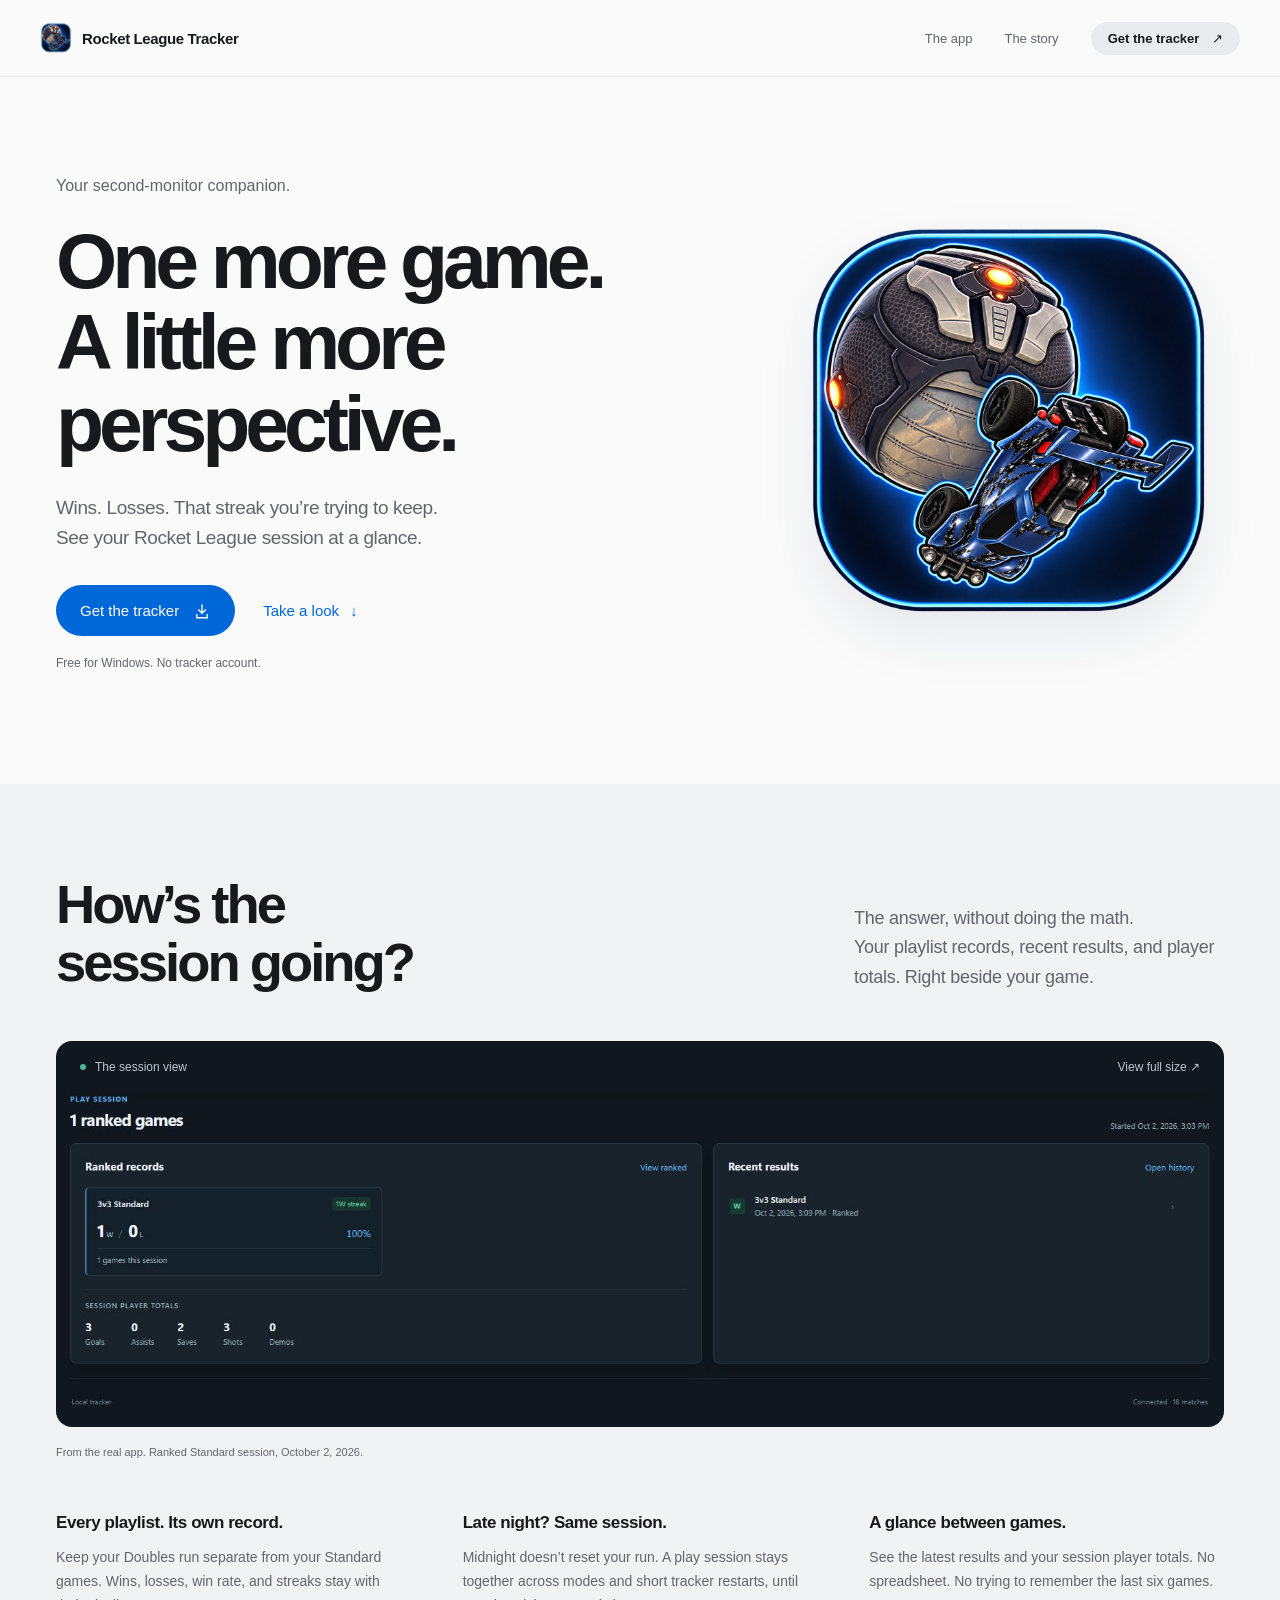
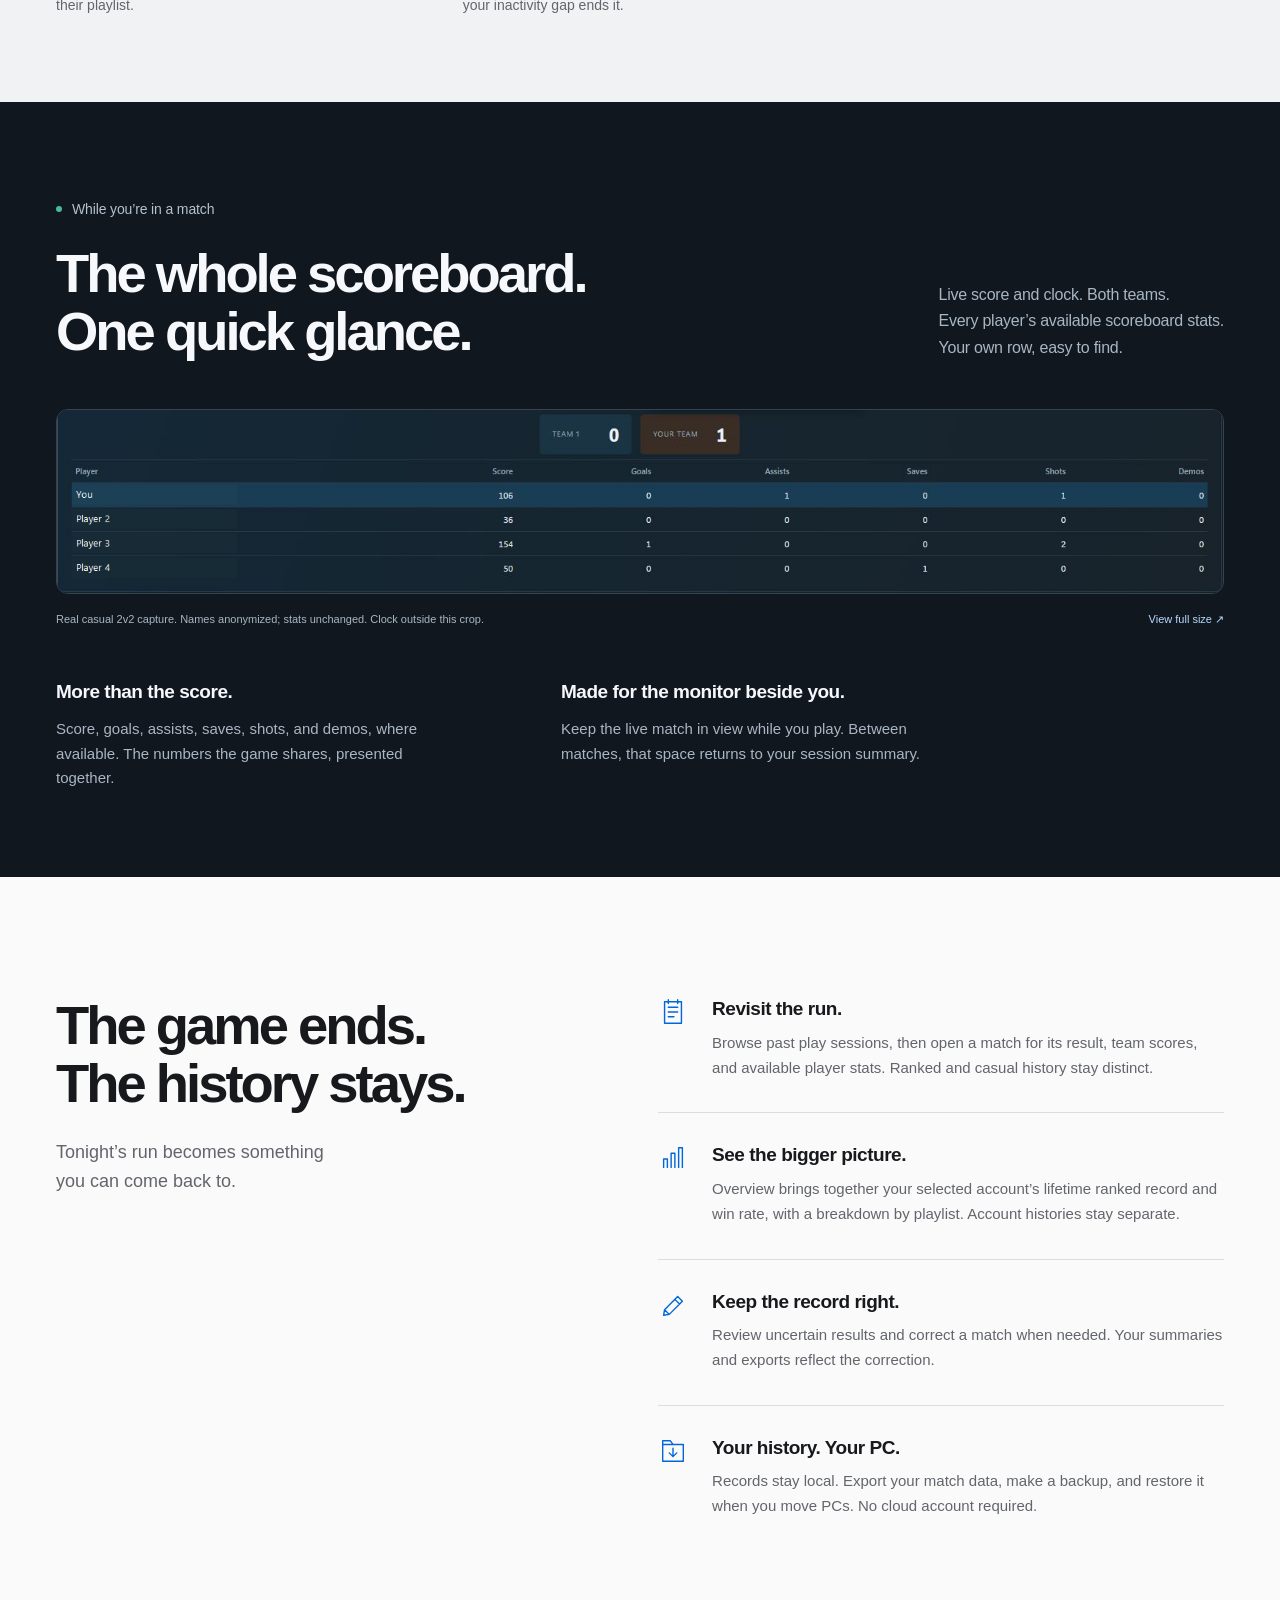
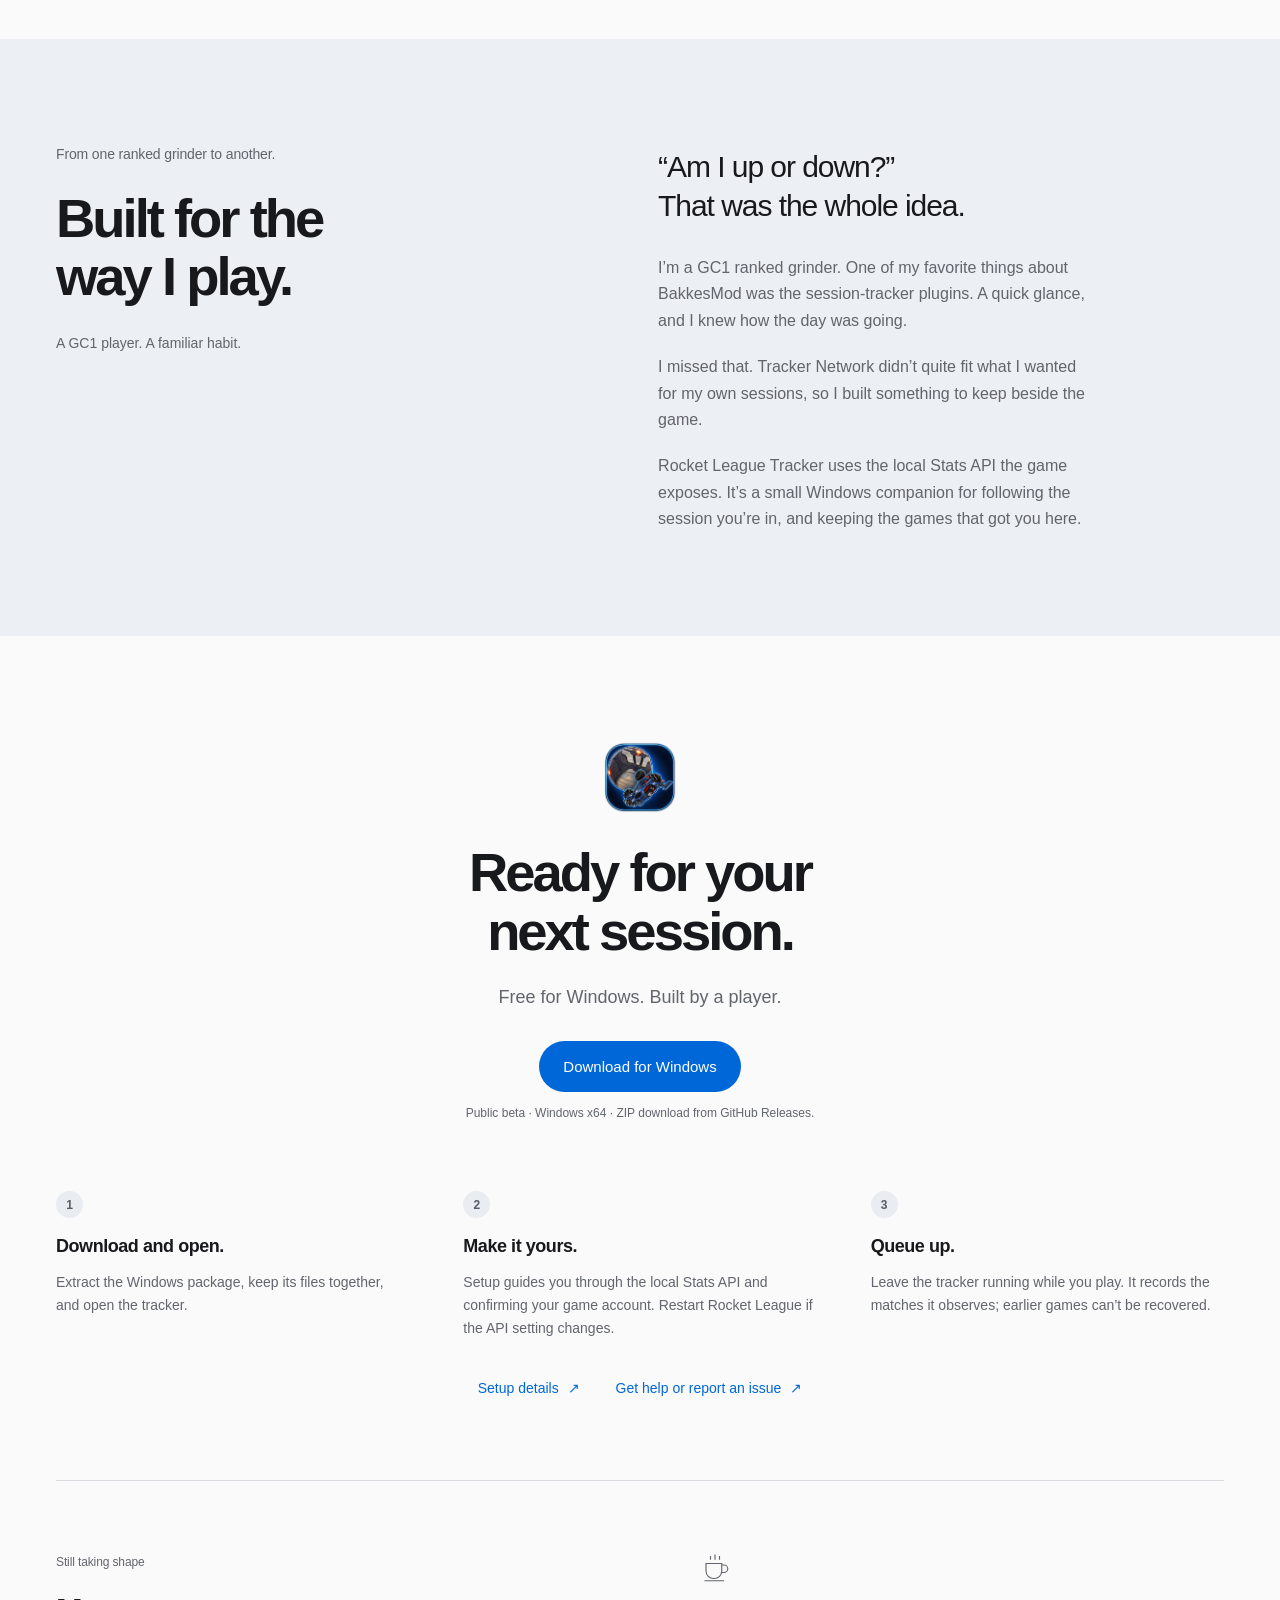
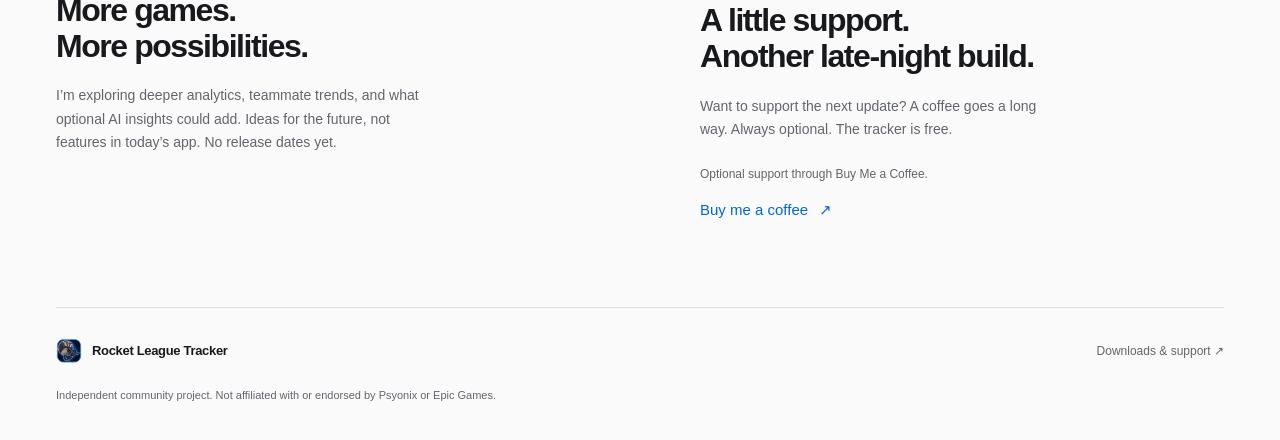
==== commit ca93e0ea: "Activate owner coffee support link" ====
--- a/website/index.html
+++ b/website/index.html
@@ -74,7 +74,7 @@
     </section>
     <section class="project-section wrap" aria-label="The project’s future and optional support">
       <article><p class="section-kicker">Still taking shape</p><h2>More games.<br>More possibilities.</h2><p>I’m exploring deeper analytics, teammate trends, and what optional AI insights could add. Ideas for the future, not features in today’s app. No release dates yet.</p></article>
-      <article class="support"><svg class="coffee-icon" viewBox="0 0 40 40" fill="none" stroke="currentColor" stroke-width="1.5" aria-hidden="true"><path d="M8 14h21v10a10 10 0 0 1-10 10h-1A10 10 0 0 1 8 24V14Zm21 2h3a5 5 0 0 1 0 10h-3M6 37h26M14 9V4m6 5V2m6 7V4"/></svg><h2>A little support.<br>Another late-night build.</h2><p>Want to support the next update? A coffee goes a long way. Always optional. The tracker is free.</p><p id="support-status">Coffee link coming soon.</p><a class="text-link" id="support-link" hidden>Buy me a coffee <span aria-hidden="true">↗</span></a></article>
+      <article class="support"><svg class="coffee-icon" viewBox="0 0 40 40" fill="none" stroke="currentColor" stroke-width="1.5" aria-hidden="true"><path d="M8 14h21v10a10 10 0 0 1-10 10h-1A10 10 0 0 1 8 24V14Zm21 2h3a5 5 0 0 1 0 10h-3M6 37h26M14 9V4m6 5V2m6 7V4"/></svg><h2>A little support.<br>Another late-night build.</h2><p>Want to support the next update? A coffee goes a long way. Always optional. The tracker is free.</p><p id="support-status">Optional support through Buy Me a Coffee.</p><a class="text-link" id="support-link" hidden>Buy me a coffee <span aria-hidden="true">↗</span></a></article>
     </section>
   </main>
   <footer class="wrap"><div class="footer-top"><a class="brand" href="#"><img src="assets/tracker.png" width="26" height="26" alt=""><span>Rocket League Tracker</span></a><a href="https://github.com/Garre-tt/RL-tracker-public">Downloads &amp; support <span aria-hidden="true">↗</span></a></div><p>Independent community project. Not affiliated with or endorsed by Psyonix or Epic Games.</p></footer>
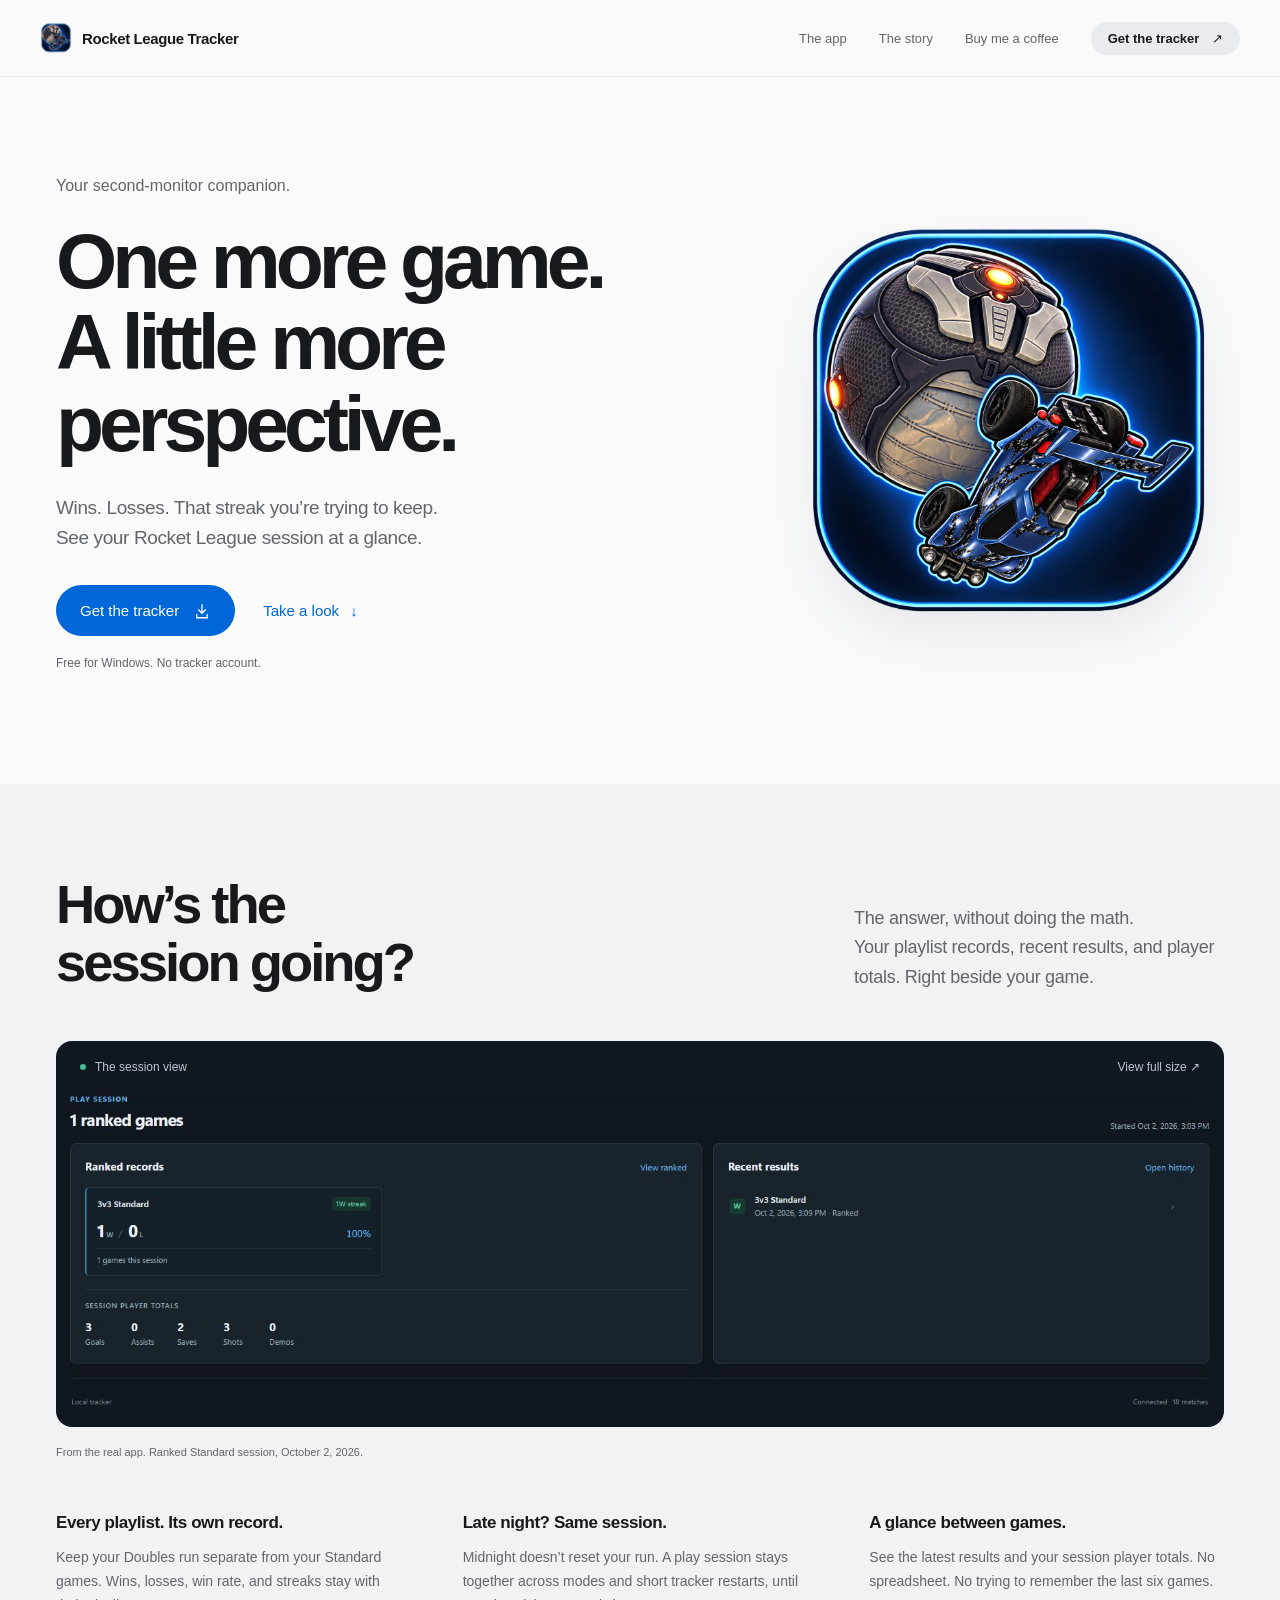
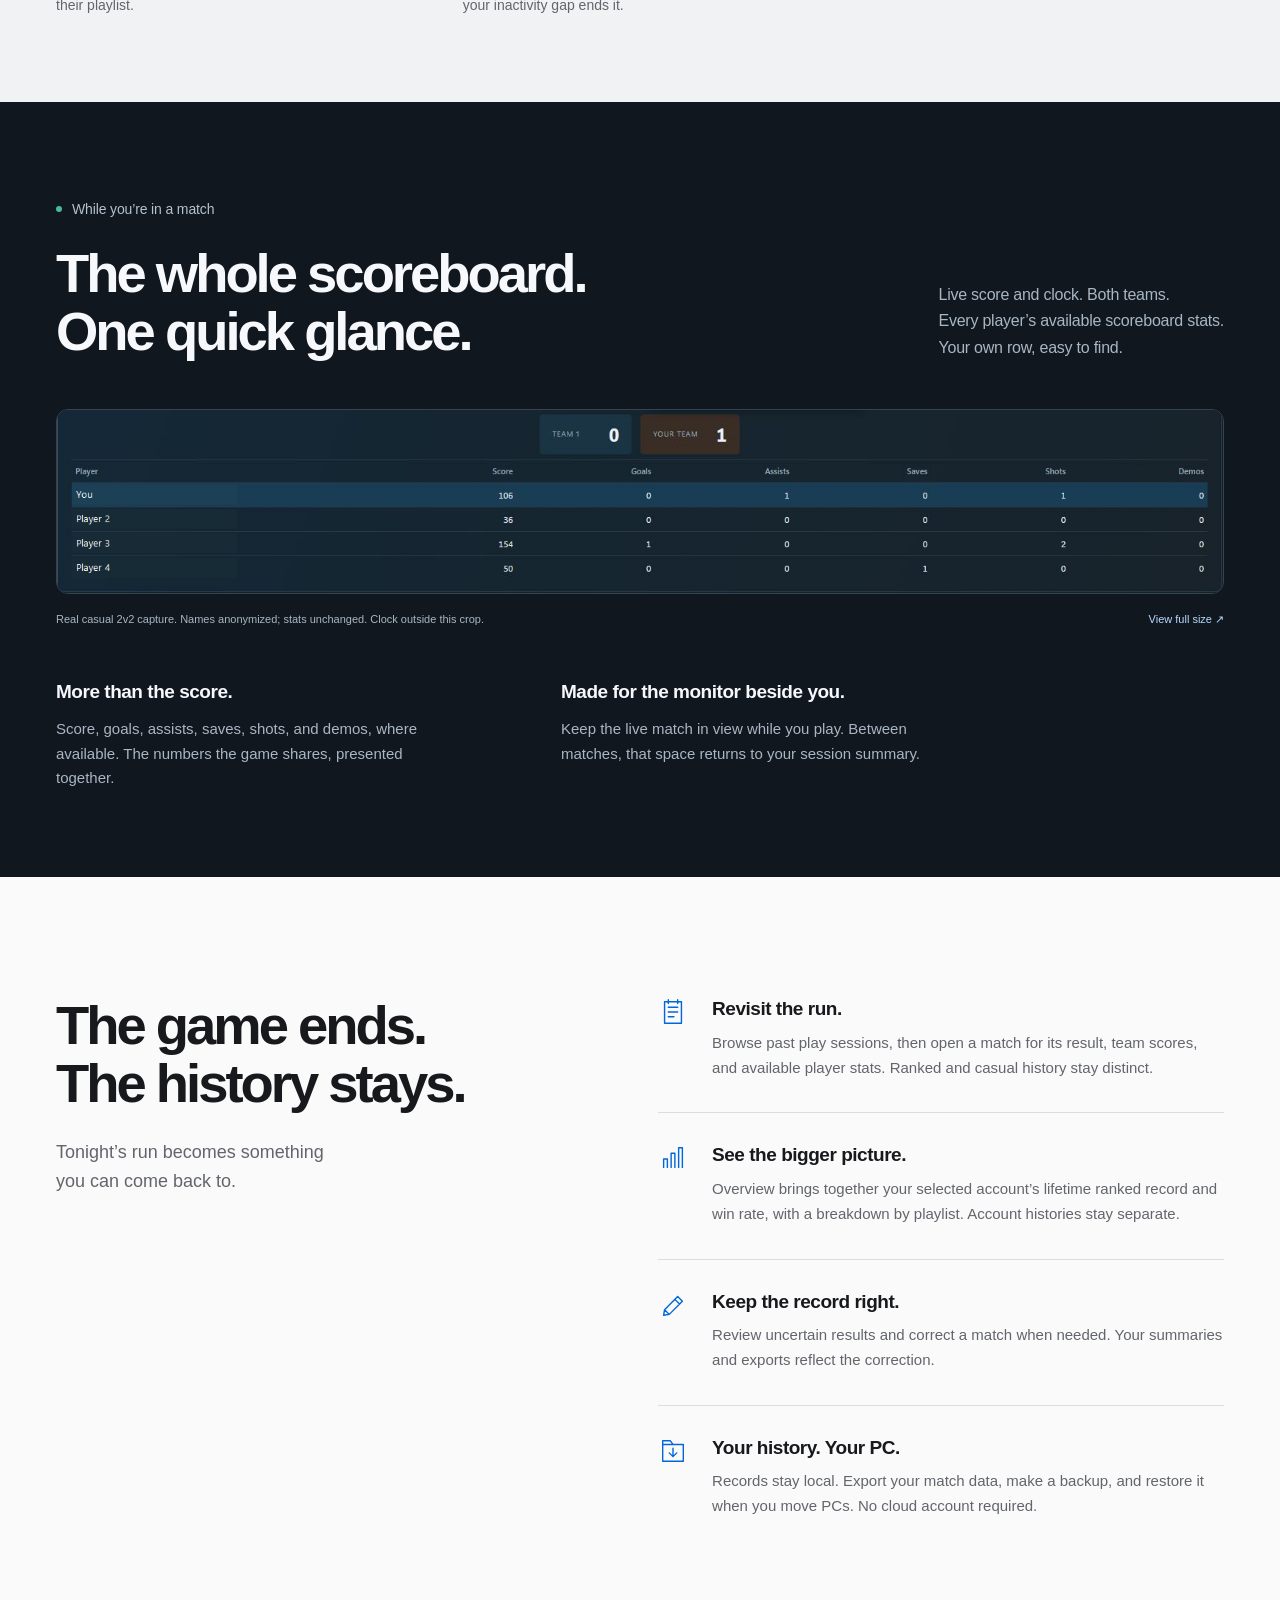
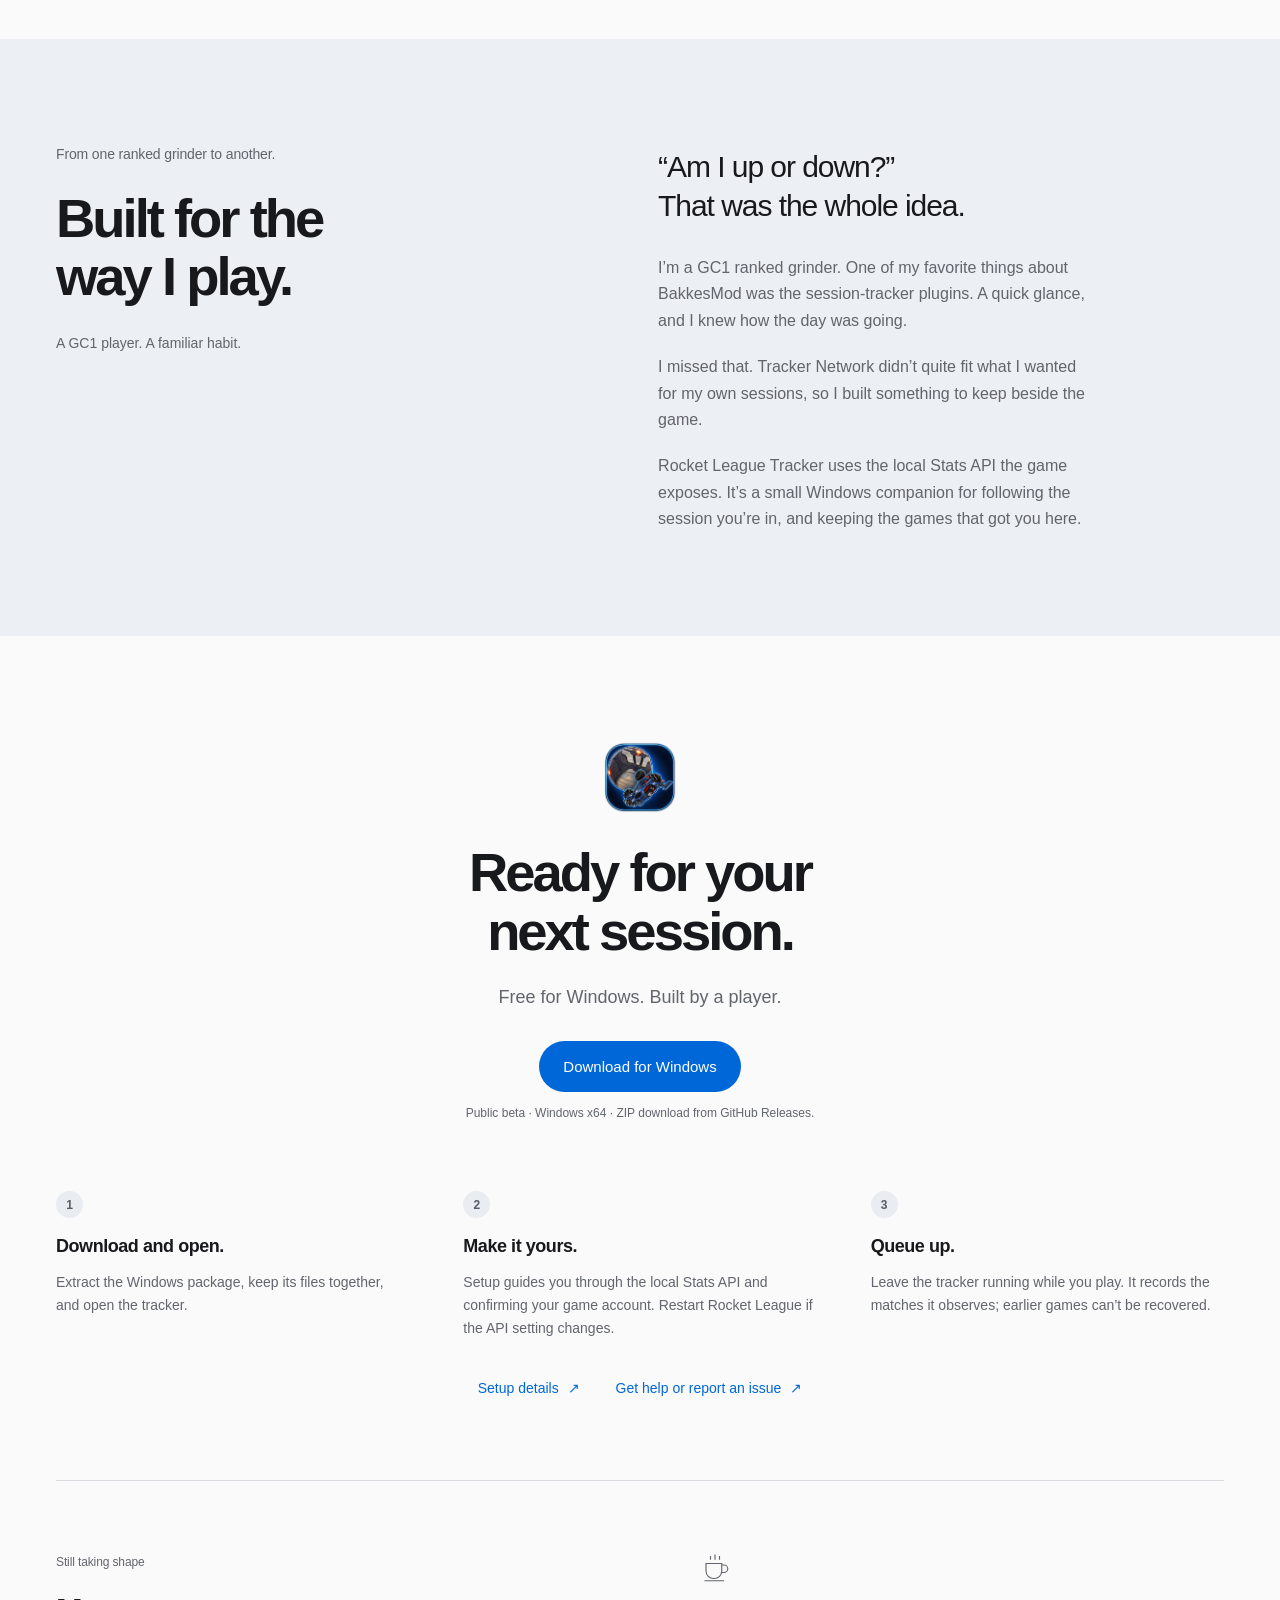
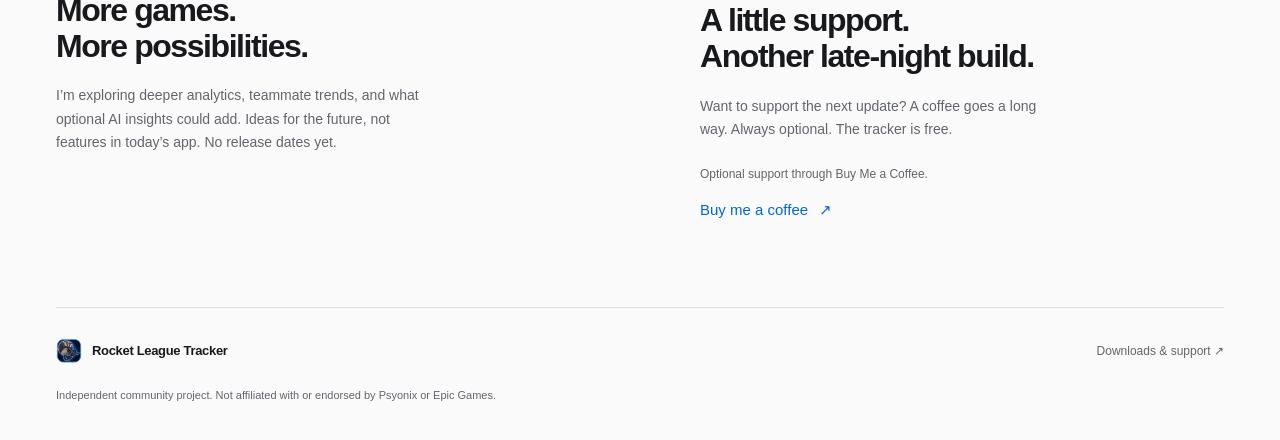
==== commit e709e324: "Add understated responsive header coffee link [skip ci]" ====
--- a/website/index.html
+++ b/website/index.html
@@ -16,7 +16,7 @@
   <header class="navigation">
     <div class="nav-inner">
       <a class="brand" href="#" aria-label="Rocket League Tracker home"><img src="assets/tracker.png" width="32" height="32" alt=""><span>Rocket League Tracker</span></a>
-      <nav aria-label="Main navigation"><a href="#features">The app</a><a href="#story">The story</a><a class="nav-download" href="#download">Get the tracker <span aria-hidden="true">↗</span></a></nav>
+      <nav aria-label="Main navigation"><a href="#features">The app</a><a href="#story">The story</a><a class="nav-support" id="header-support-link" hidden>Buy me a coffee</a><a class="nav-download" href="#download">Get the tracker <span aria-hidden="true">↗</span></a></nav>
     </div>
   </header>
   <main id="main">
--- a/website/styles.css
+++ b/website/styles.css
@@ -126,6 +126,11 @@
 }
 .nav-download span{
   margin-left:9px
+}
+.nav-support{
+  display:inline-flex;
+  align-items:center;
+  min-height:44px
 }
 .hero{
   display:grid;
@@ -594,7 +599,7 @@
 }
 @media(max-width:720px){
   html{
-    scroll-padding-top:76px
+    scroll-padding-top:120px
   }
   .wrap{
     width:calc(100% - 40px)
@@ -602,7 +607,9 @@
   .nav-inner{
     width:calc(100% - 32px);
     min-height:64px;
-    gap:12px
+    gap:8px;
+    flex-wrap:wrap;
+    padding-block:12px
   }
   .brand{
     font-size:13px;
@@ -613,9 +620,11 @@
     height:27px
   }
   .navigation nav{
-    gap:0
-  }
-  .navigation nav>a:not(.nav-download){
+    gap:18px;
+    width:100%;
+    justify-content:space-between
+  }
+  .navigation nav>a:not(.nav-download):not(.nav-support){
     display:none
   }
   .nav-download{
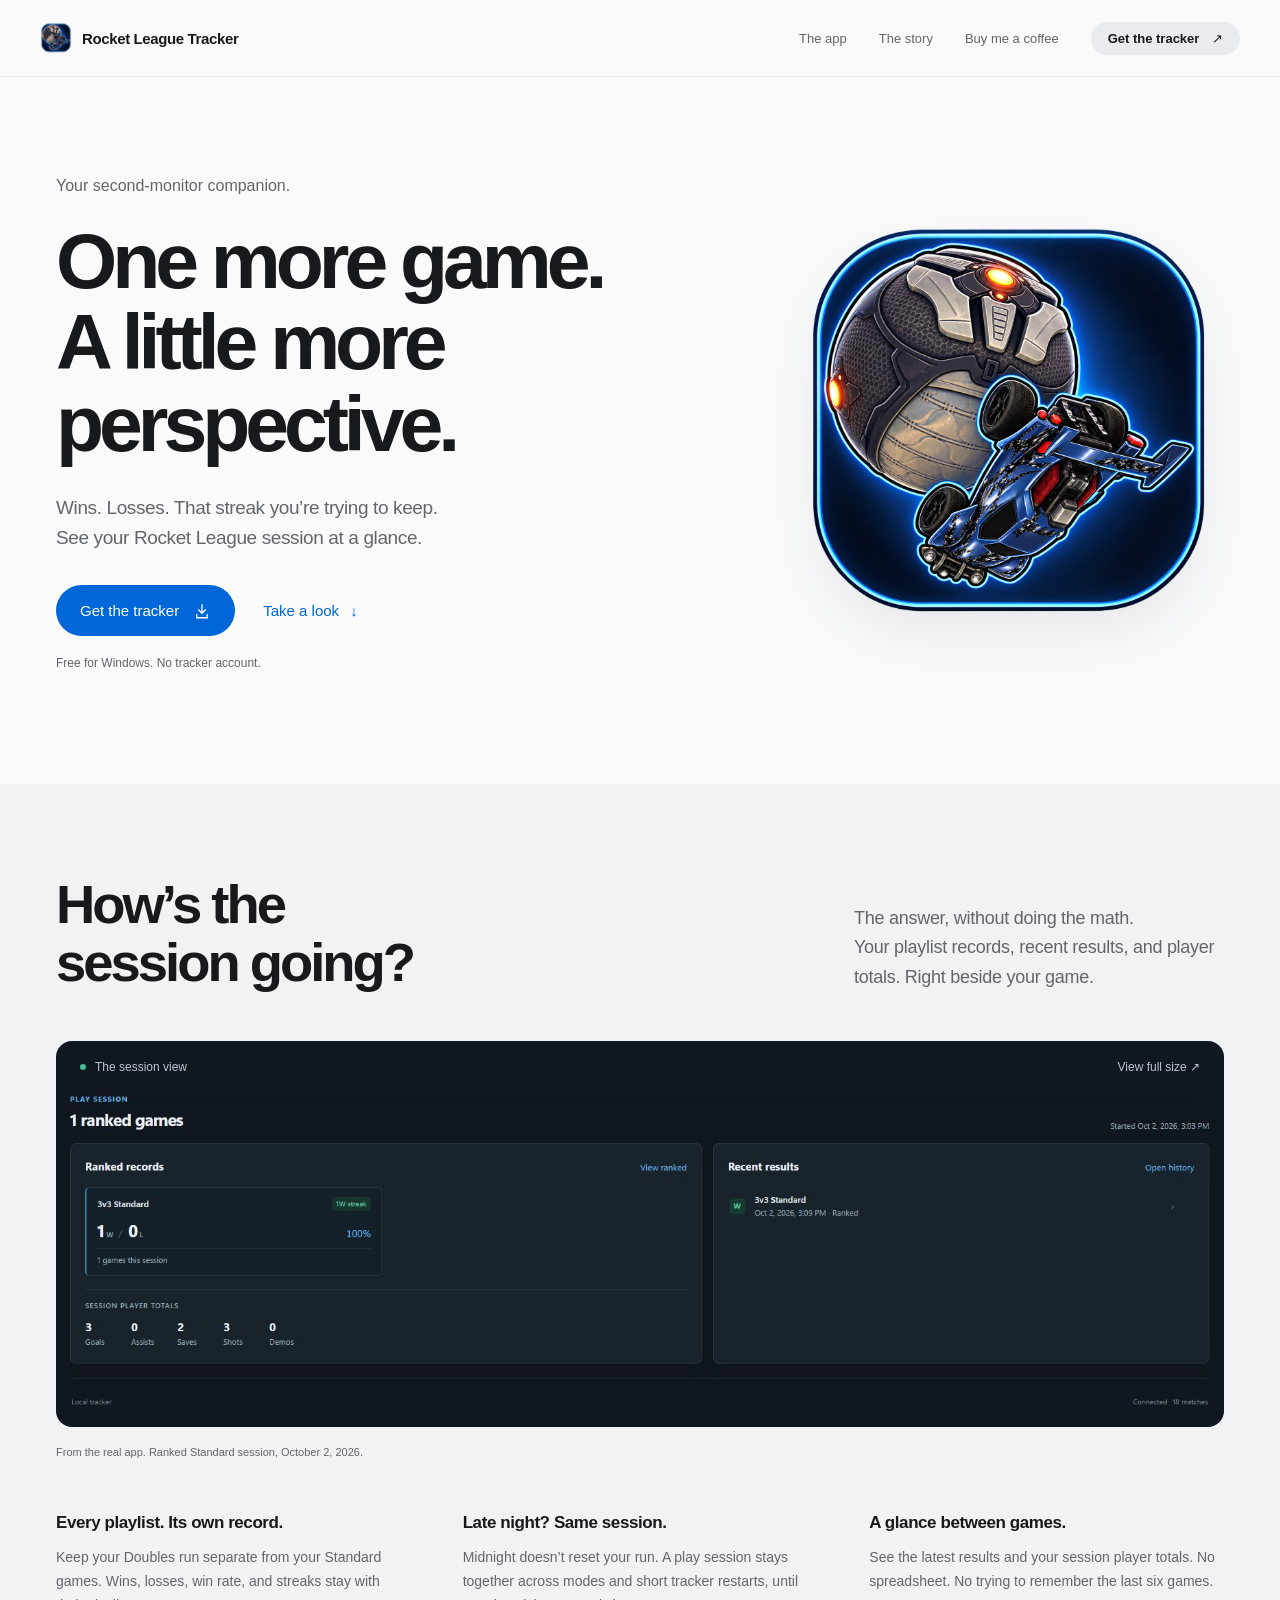
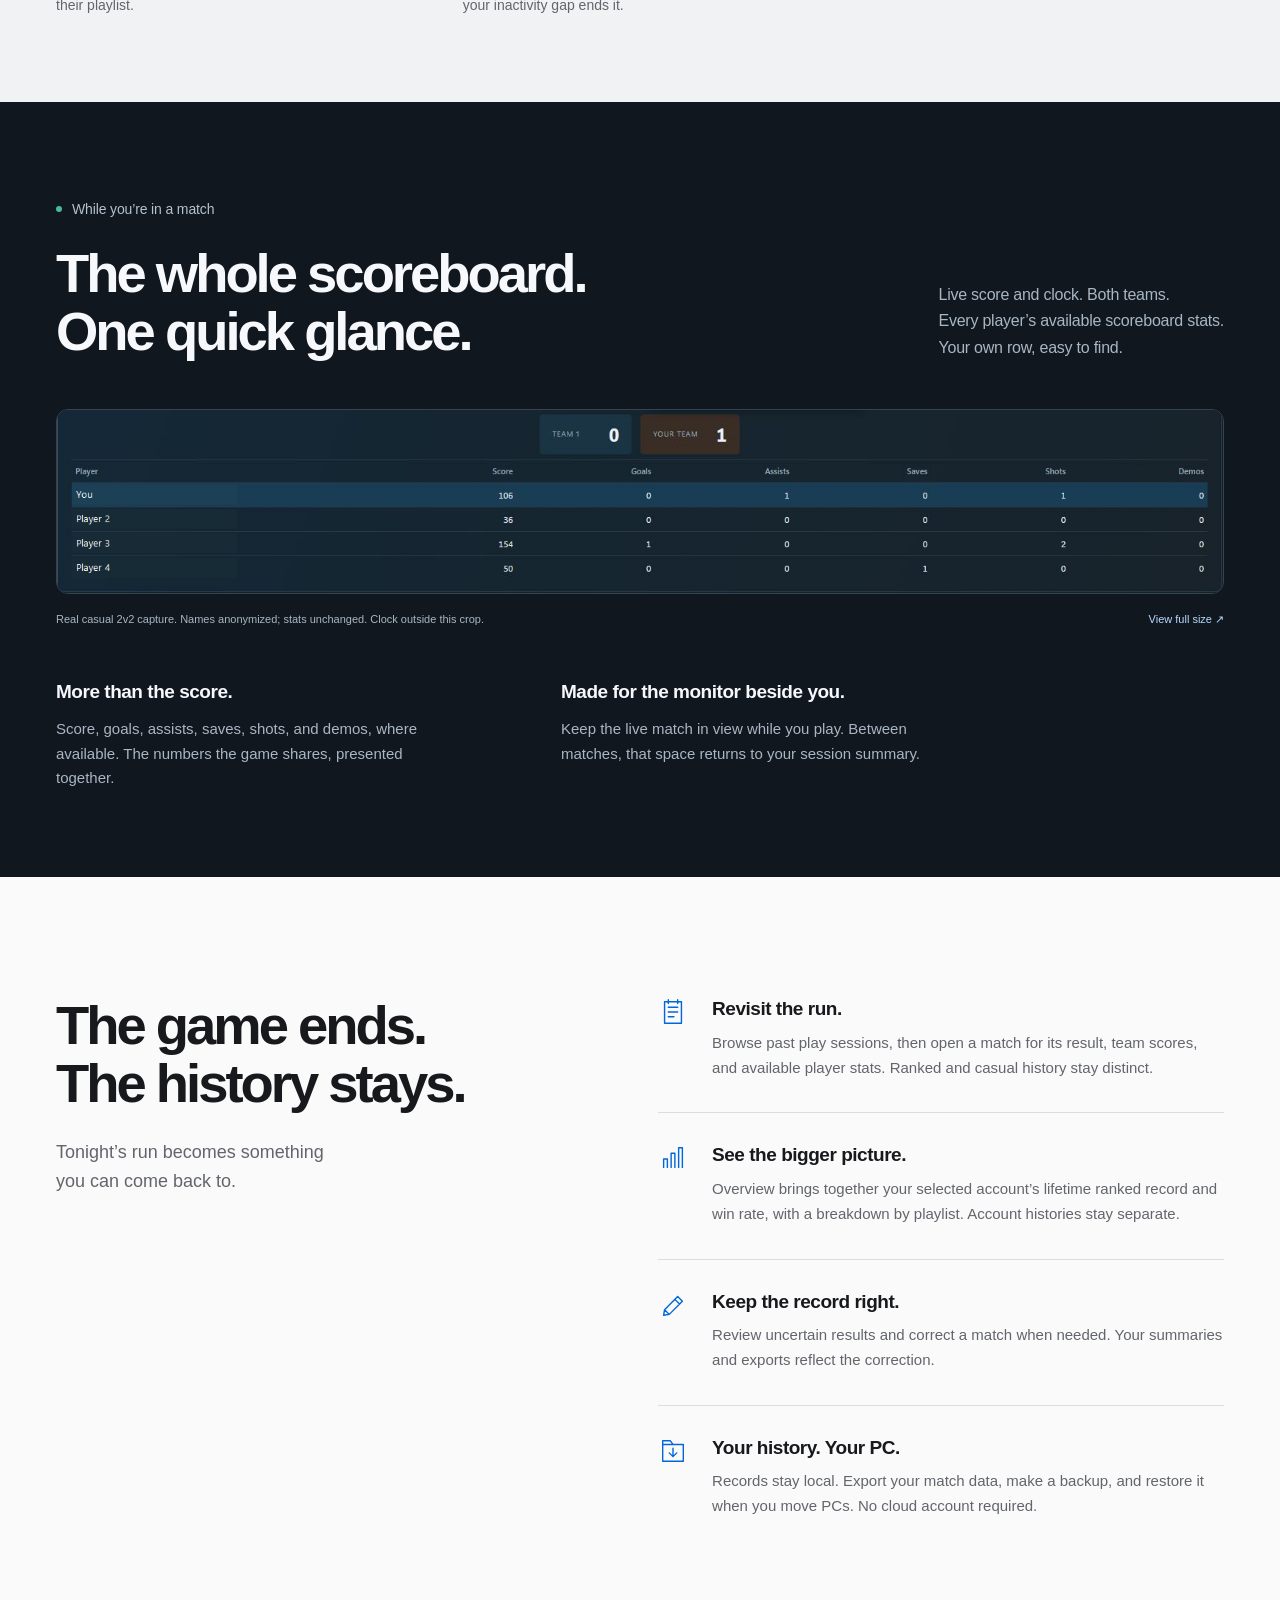
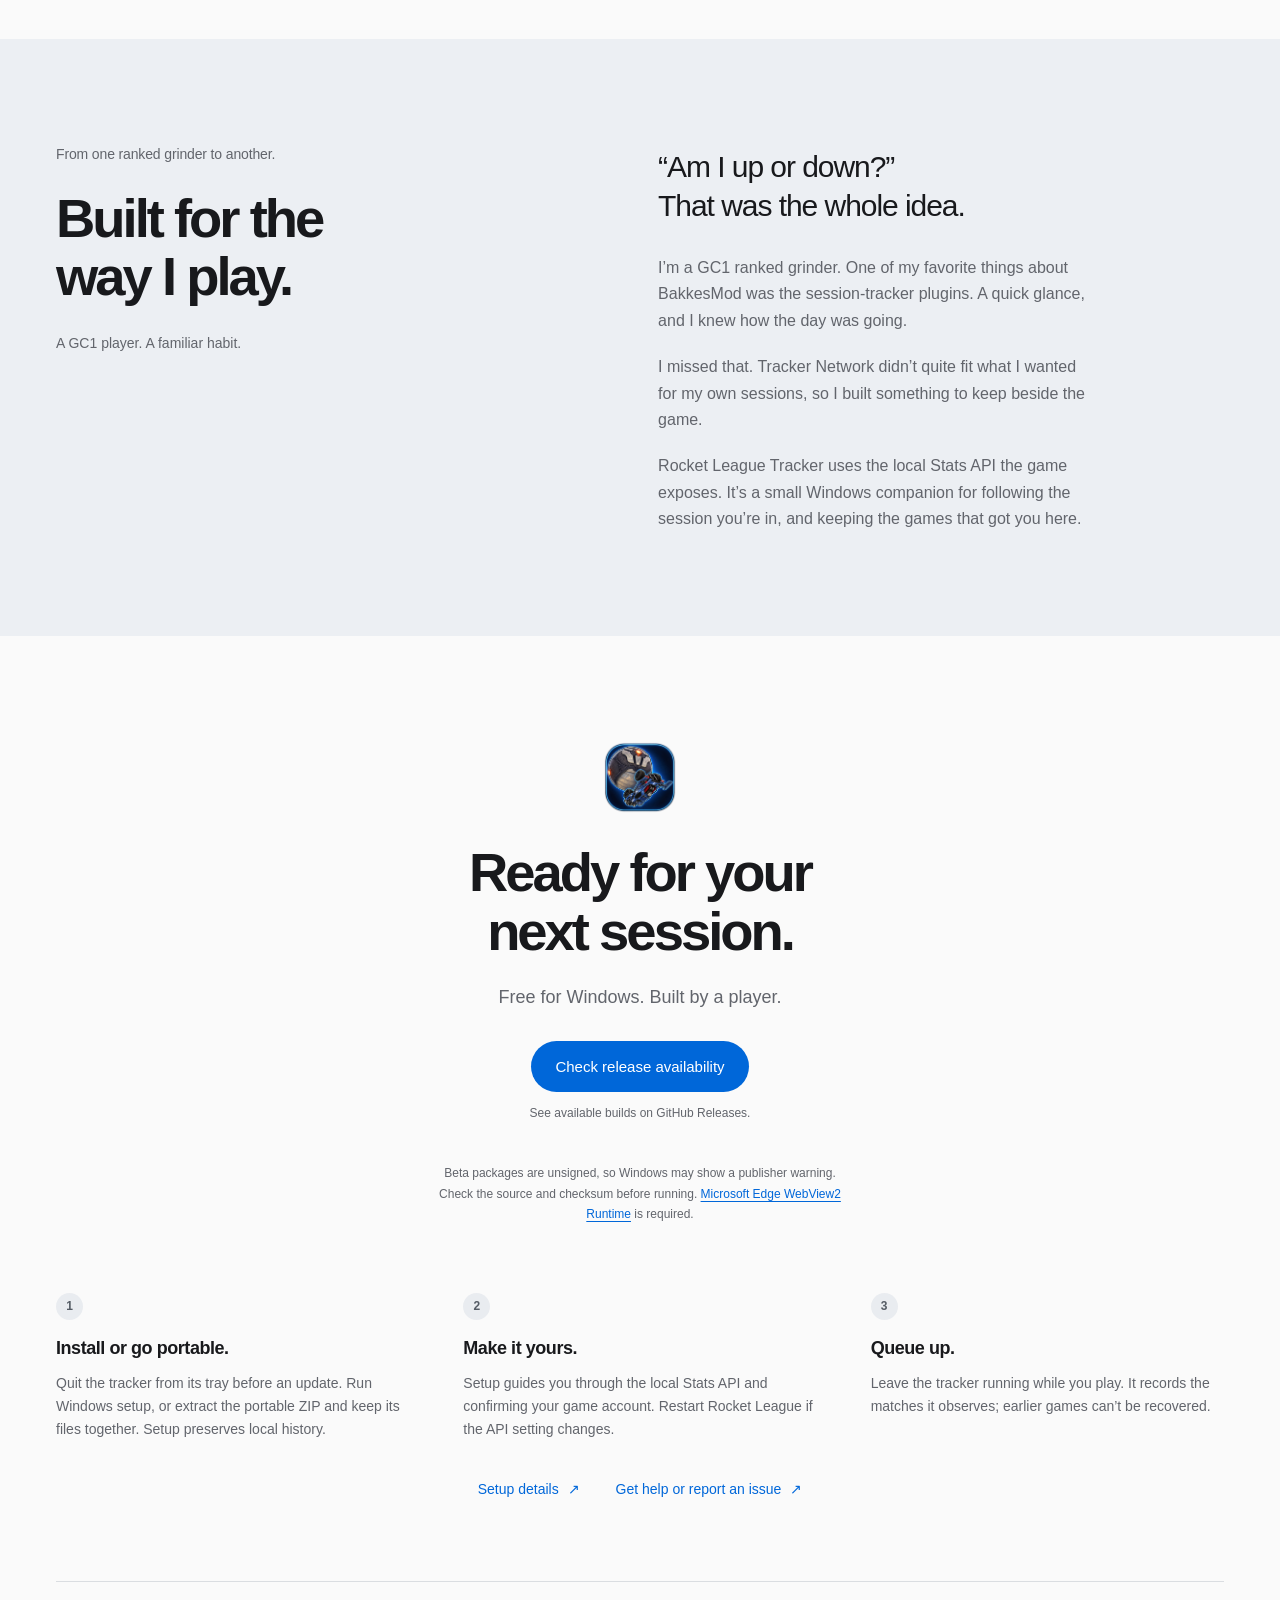
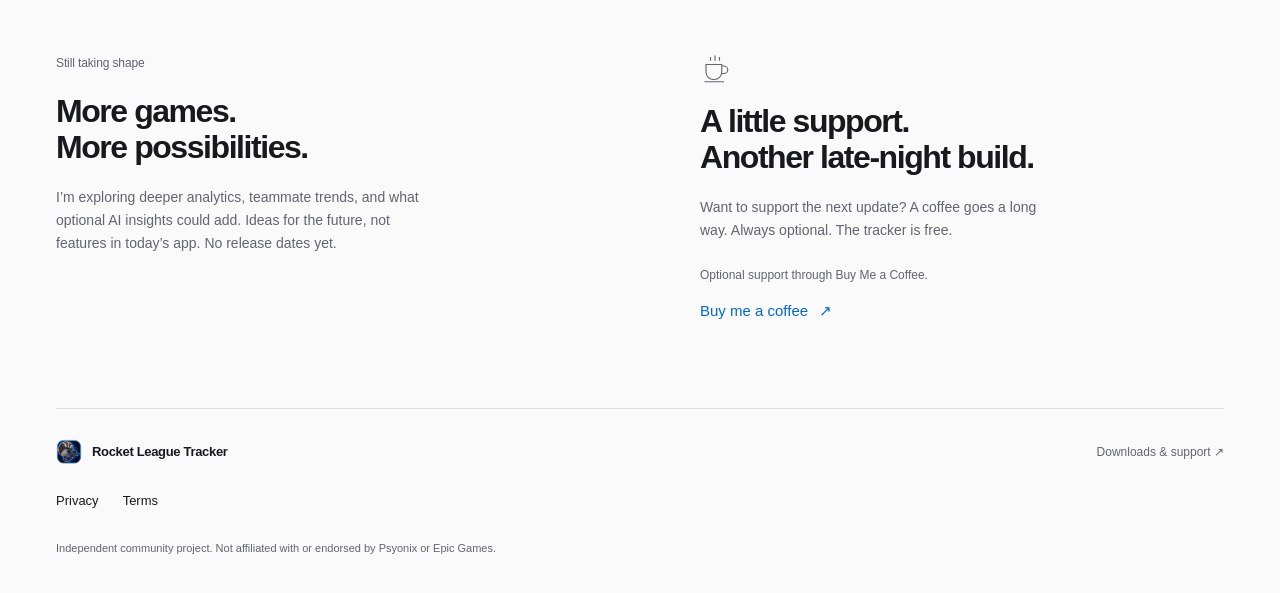
==== commit 087f993f: "Publish finalized policies with gated beta2 website links [skip ci]" ====
--- a/website/index.html
+++ b/website/index.html
@@ -68,8 +68,8 @@
       <div class="story-inner wrap"><div><p class="section-kicker">From one ranked grinder to another.</p><h2 id="story-title">Built for the<br>way I play.</h2><p class="creator-signature">A GC1 player. A familiar habit.</p></div><div class="story-copy"><p class="story-lead">“Am I up or down?”<br>That was the whole idea.</p><p>I’m a GC1 ranked grinder. One of my favorite things about BakkesMod was the session-tracker plugins. A quick glance, and I knew how the day was going.</p><p>I missed that. Tracker Network didn’t quite fit what I wanted for my own sessions, so I built something to keep beside the game.</p><p>Rocket League Tracker uses the local Stats API the game exposes. It’s a small Windows companion for following the session you’re in, and keeping the games that got you here.</p></div></div>
     </section>
     <section class="setup-section wrap" id="download" aria-labelledby="setup-title">
-      <div class="download-heading"><img src="assets/tracker.png" width="76" height="76" alt="" loading="lazy"><h2 id="setup-title">Ready for your<br>next session.</h2><p>Free for Windows. Built by a player.</p><a class="button" id="download-link" href="https://github.com/Garre-tt/RL-tracker-public/releases">Check release availability</a><p class="availability" id="download-status">See available builds on GitHub Releases.</p></div>
-      <ol class="setup-steps"><li><h3>Download and open.</h3><p>Extract the Windows package, keep its files together, and open the tracker.</p></li><li><h3>Make it yours.</h3><p>Setup guides you through the local Stats API and confirming your game account. Restart Rocket League if the API setting changes.</p></li><li><h3>Queue up.</h3><p>Leave the tracker running while you play. It records the matches it observes; earlier games can’t be recovered.</p></li></ol>
+      <div class="download-heading"><img src="assets/tracker.png" width="76" height="76" alt="" loading="lazy"><h2 id="setup-title">Ready for your<br>next session.</h2><p>Free for Windows. Built by a player.</p><a class="button" id="download-link" href="https://github.com/Garre-tt/RL-tracker-public/releases">Check release availability</a><p class="availability" id="download-status">See available builds on GitHub Releases.</p><div class="release-links"><a id="portable-link" hidden>Portable ZIP</a><a id="setup-checksum-link" hidden>Setup SHA256</a><a id="portable-checksum-link" hidden>ZIP SHA256</a><a id="setup-provenance-link" hidden>Build details</a></div><p class="install-note">Beta packages are unsigned, so Windows may show a publisher warning. Check the source and checksum before running. <a href="https://developer.microsoft.com/microsoft-edge/webview2/">Microsoft Edge WebView2 Runtime</a> is required.</p></div>
+      <ol class="setup-steps"><li><h3>Install or go portable.</h3><p>Quit the tracker from its tray before an update. Run Windows setup, or extract the portable ZIP and keep its files together. Setup preserves local history.</p></li><li><h3>Make it yours.</h3><p>Setup guides you through the local Stats API and confirming your game account. Restart Rocket League if the API setting changes.</p></li><li><h3>Queue up.</h3><p>Leave the tracker running while you play. It records the matches it observes; earlier games can’t be recovered.</p></li></ol>
       <div class="setup-links"><a href="https://github.com/Garre-tt/RL-tracker-public#desktop-app">Setup details <span aria-hidden="true">↗</span></a><a href="https://github.com/Garre-tt/RL-tracker-public/issues">Get help or report an issue <span aria-hidden="true">↗</span></a></div>
     </section>
     <section class="project-section wrap" aria-label="The project’s future and optional support">
@@ -77,6 +77,6 @@
       <article class="support"><svg class="coffee-icon" viewBox="0 0 40 40" fill="none" stroke="currentColor" stroke-width="1.5" aria-hidden="true"><path d="M8 14h21v10a10 10 0 0 1-10 10h-1A10 10 0 0 1 8 24V14Zm21 2h3a5 5 0 0 1 0 10h-3M6 37h26M14 9V4m6 5V2m6 7V4"/></svg><h2>A little support.<br>Another late-night build.</h2><p>Want to support the next update? A coffee goes a long way. Always optional. The tracker is free.</p><p id="support-status">Optional support through Buy Me a Coffee.</p><a class="text-link" id="support-link" hidden>Buy me a coffee <span aria-hidden="true">↗</span></a></article>
     </section>
   </main>
-  <footer class="wrap"><div class="footer-top"><a class="brand" href="#"><img src="assets/tracker.png" width="26" height="26" alt=""><span>Rocket League Tracker</span></a><a href="https://github.com/Garre-tt/RL-tracker-public">Downloads &amp; support <span aria-hidden="true">↗</span></a></div><p>Independent community project. Not affiliated with or endorsed by Psyonix or Epic Games.</p></footer>
+  <footer class="wrap"><div class="footer-top"><a class="brand" href="#"><img src="assets/tracker.png" width="26" height="26" alt=""><span>Rocket League Tracker</span></a><a href="https://github.com/Garre-tt/RL-tracker-public">Downloads &amp; support <span aria-hidden="true">↗</span></a></div><nav class="legal-links" aria-label="Legal"><a href="privacy.html">Privacy</a><a href="terms.html">Terms</a></nav><p>Independent community project. Not affiliated with or endorsed by Psyonix or Epic Games.</p></footer>
 </body>
 </html>
--- a/website/styles.css
+++ b/website/styles.css
@@ -869,3 +869,23 @@
     scroll-behavior:auto
   }
 }
+
+/* Shared legal pages and site footer navigation. */
+.legal-links{display:flex;gap:24px;flex-wrap:wrap;font-size:13px;margin-top:20px}
+.legal-links a{min-height:32px;display:inline-flex;align-items:center}
+.legal-page{max-width:780px;padding-block:72px 80px}
+.legal-page h1{font-size:clamp(42px,6vw,64px);margin-bottom:28px}
+.legal-page .legal-lead{font-size:19px;color:var(--ink)}
+.legal-page section{margin-top:38px}
+.legal-page h2{font-size:26px;letter-spacing:-.03em;line-height:1.25;margin-bottom:16px}
+.legal-page p,.legal-page li{font-size:16px;color:var(--secondary);line-height:1.75}
+.legal-page p+p,.legal-page li+li{margin-top:14px}
+.legal-page ul{padding-left:22px}
+.legal-page a{color:var(--blue);text-decoration:underline;text-underline-offset:3px}
+.legal-page code{font-size:14px;overflow-wrap:anywhere}
+@media(max-width:720px){.legal-page{padding-block:44px 52px}.legal-page p,.legal-page li{font-size:15px}.legal-page h2{font-size:24px}}
+
+.release-links{display:flex;justify-content:center;flex-wrap:wrap;gap:12px 24px;margin-top:20px;color:var(--blue);font-size:13px}
+.release-links a{display:inline-flex;align-items:center;min-height:32px}
+.download-heading>p.install-note{max-width:62ch;margin:20px auto 0;font-size:12px;line-height:1.7;color:var(--secondary)}
+.install-note a{color:var(--blue);text-decoration:underline;text-underline-offset:3px}
